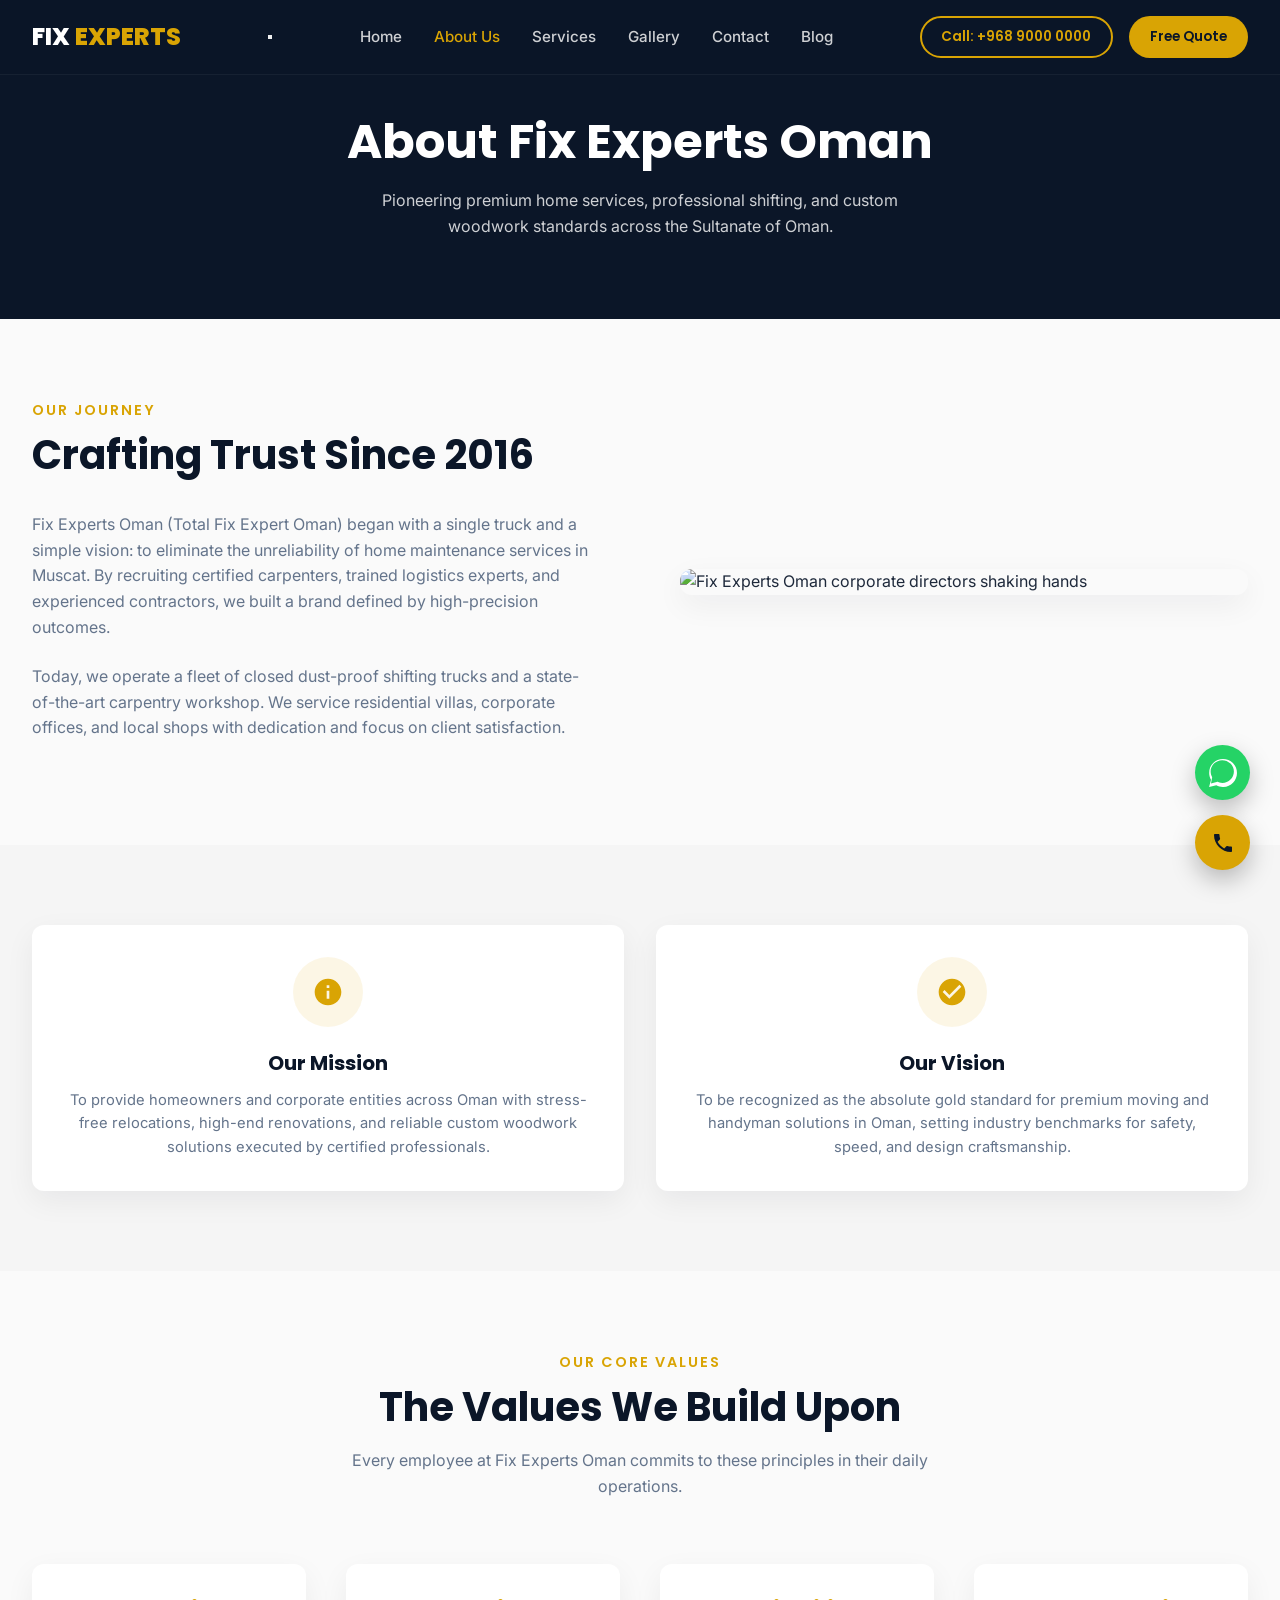
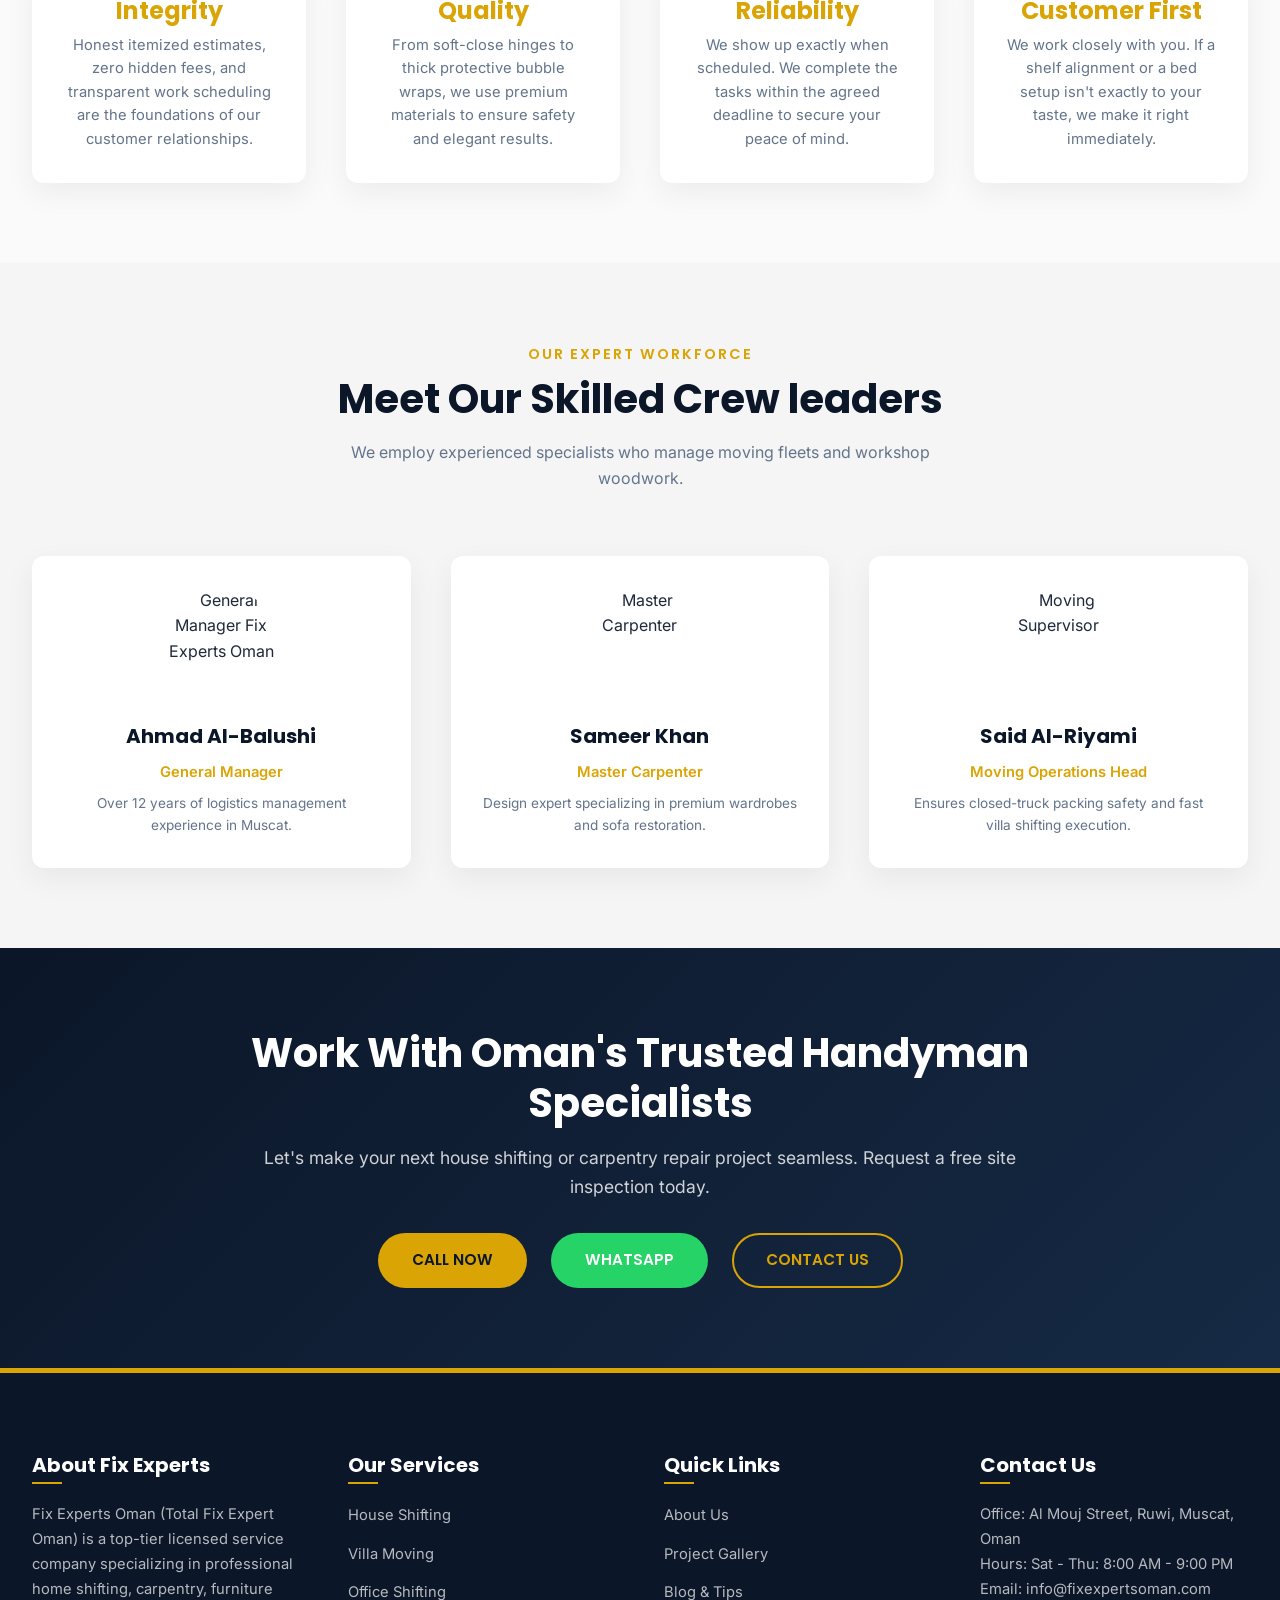
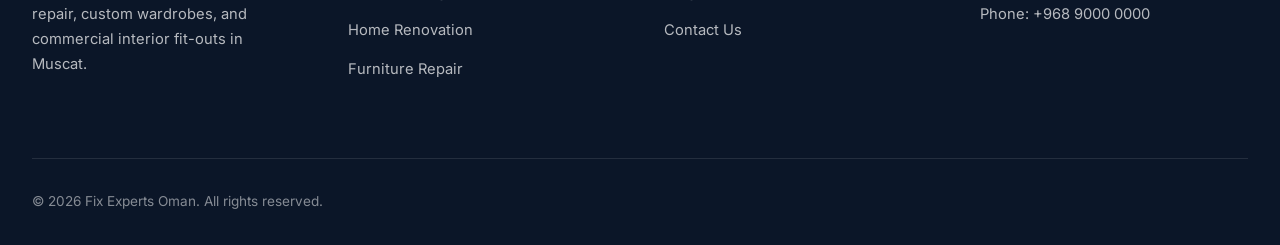
==== about.html @ 48b7307b "first commit" ====
<!DOCTYPE html>
<html lang="en">
<head>
  <meta charset="UTF-8">
  <meta name="viewport" content="width=device-width, initial-scale=1.0">
  <title>About Us - Fix Experts Oman | Shifting & Renovation Leaders</title>
  <meta name="description" content="Discover the story, values, mission, and expert team behind Fix Experts Oman. Providing trusted home relocations and expert carpentry since 2016.">
  <link rel="canonical" href="https://fixexpertsoman.com/about.html">
  <link rel="stylesheet" href="css/style.css">
  
  <!-- Breadcrumb Schema -->
  <script type="application/ld+json">
  {
    "@context": "https://schema.org",
    "@type": "BreadcrumbList",
    "itemListElement": [{
      "@type": "ListItem",
      "position": 1,
      "name": "Home",
      "item": "https://fixexpertsoman.com/"
    },{
      "@type": "ListItem",
      "position": 2,
      "name": "About Us",
      "item": "https://fixexpertsoman.com/about.html"
    }]
  }
  </script>
</head>
<body>

  <!-- Header -->
  <header>
    <div class="header-container">
      <a href="index.html" class="logo-area">
        <div class="logo-text">FIX <span>EXPERTS</span></div>
      </a>
      <button class="hamburger" aria-label="Toggle Navigation">
        <span></span>
        <span></span>
        <span></span>
      </button>
      <nav>
        <ul class="nav-links">
          <li><a href="index.html">Home</a></li>
          <li><a href="about.html" class="active">About Us</a></li>
          <li><a href="services.html">Services</a></li>
          <li><a href="gallery.html">Gallery</a></li>
          <li><a href="contact.html">Contact</a></li>
          <li><a href="blog.html">Blog</a></li>
        </ul>
      </nav>
      <div class="header-ctas">
        <a href="tel:+96890000000" class="btn btn-secondary" style="padding: 0.5rem 1.2rem; font-size: 0.85rem;">Call: +968 9000 0000</a>
        <a href="index.html#quote-form" class="btn btn-primary" style="padding: 0.5rem 1.2rem; font-size: 0.85rem;">Free Quote</a>
      </div>
    </div>
  </header>

  <!-- About Hero -->
  <section class="about-hero">
    <h1>About Fix Experts Oman</h1>
    <p style="color: rgba(255,255,255,0.8); max-width: 600px; margin: 0 auto;">Pioneering premium home services, professional shifting, and custom woodwork standards across the Sultanate of Oman.</p>
  </section>

  <!-- Company Story -->
  <section>
    <div class="about-preview">
      <div>
        <div class="section-title-wrapper" style="text-align: left; margin-bottom: 2rem;">
          <span>Our Journey</span>
          <h2>Crafting Trust Since 2016</h2>
        </div>
        <p style="color: var(--text-muted); margin-bottom: 1.5rem;">Fix Experts Oman (Total Fix Expert Oman) began with a single truck and a simple vision: to eliminate the unreliability of home maintenance services in Muscat. By recruiting certified carpenters, trained logistics experts, and experienced contractors, we built a brand defined by high-precision outcomes.</p>
        <p style="color: var(--text-muted); margin-bottom: 1.5rem;">Today, we operate a fleet of closed dust-proof shifting trucks and a state-of-the-art carpentry workshop. We service residential villas, corporate offices, and local shops with dedication and focus on client satisfaction.</p>
      </div>
      <div class="about-image-wrapper">
        <img class="about-image-main" src="https://images.unsplash.com/photo-1521791136368-1a8b27503462?auto=format&fit=crop&w=600&q=80" alt="Fix Experts Oman corporate directors shaking hands" loading="lazy">
      </div>
    </div>
  </section>

  <!-- Mission & Vision -->
  <section class="bg-gray">
    <div class="values-grid">
      <div class="reason-card">
        <div class="reason-icon">
          <svg viewBox="0 0 24 24"><path d="M12 2C6.48 2 2 6.48 2 12s4.48 10 10 10 10-4.48 10-10S17.52 2 12 2zm1 15h-2v-6h2v6zm0-8h-2V7h2v2z"/></svg>
        </div>
        <h3>Our Mission</h3>
        <p>To provide homeowners and corporate entities across Oman with stress-free relocations, high-end renovations, and reliable custom woodwork solutions executed by certified professionals.</p>
      </div>
      <div class="reason-card">
        <div class="reason-icon">
          <svg viewBox="0 0 24 24"><path d="M12 2C6.48 2 2 6.48 2 12s4.48 10 10 10 10-4.48 10-10S17.52 2 12 2zm-2 15l-5-5 1.41-1.41L10 14.17l7.59-7.59L19 8l-9 9z"/></svg>
        </div>
        <h3>Our Vision</h3>
        <p>To be recognized as the absolute gold standard for premium moving and handyman solutions in Oman, setting industry benchmarks for safety, speed, and design craftsmanship.</p>
      </div>
    </div>
  </section>

  <!-- Core Values -->
  <section>
    <div class="section-title-wrapper">
      <span>Our Core Values</span>
      <h2>The Values We Build Upon</h2>
      <p>Every employee at Fix Experts Oman commits to these principles in their daily operations.</p>
    </div>

    <div class="reasons-grid">
      <div class="reason-card">
        <h3 style="color: var(--accent-gold); font-size: 1.5rem; margin-bottom: 0.5rem;">Integrity</h3>
        <p>Honest itemized estimates, zero hidden fees, and transparent work scheduling are the foundations of our customer relationships.</p>
      </div>
      <div class="reason-card">
        <h3 style="color: var(--accent-gold); font-size: 1.5rem; margin-bottom: 0.5rem;">Quality</h3>
        <p>From soft-close hinges to thick protective bubble wraps, we use premium materials to ensure safety and elegant results.</p>
      </div>
      <div class="reason-card">
        <h3 style="color: var(--accent-gold); font-size: 1.5rem; margin-bottom: 0.5rem;">Reliability</h3>
        <p>We show up exactly when scheduled. We complete the tasks within the agreed deadline to secure your peace of mind.</p>
      </div>
      <div class="reason-card">
        <h3 style="color: var(--accent-gold); font-size: 1.5rem; margin-bottom: 0.5rem;">Customer First</h3>
        <p>We work closely with you. If a shelf alignment or a bed setup isn't exactly to your taste, we make it right immediately.</p>
      </div>
    </div>
  </section>

  <!-- Team Section -->
  <section class="bg-gray">
    <div class="section-title-wrapper">
      <span>Our Expert Workforce</span>
      <h2>Meet Our Skilled Crew leaders</h2>
      <p>We employ experienced specialists who manage moving fleets and workshop woodwork.</p>
    </div>

    <div class="reasons-grid">
      <div class="reason-card">
        <img src="https://images.unsplash.com/photo-1560250097-0b93528c311a?auto=format&fit=crop&w=150&h=150&q=80" alt="General Manager Fix Experts Oman" style="border-radius: 50%; width: 120px; height: 120px; object-fit: cover; margin: 0 auto 1rem;">
        <h3>Ahmad Al-Balushi</h3>
        <p style="font-weight: 600; color: var(--accent-gold);">General Manager</p>
        <p style="font-size: 0.85rem; margin-top: 0.5rem;">Over 12 years of logistics management experience in Muscat.</p>
      </div>
      <div class="reason-card">
        <img src="https://images.unsplash.com/photo-1519085360753-af0119f7cbe7?auto=format&fit=crop&w=150&h=150&q=80" alt="Master Carpenter" style="border-radius: 50%; width: 120px; height: 120px; object-fit: cover; margin: 0 auto 1rem;">
        <h3>Sameer Khan</h3>
        <p style="font-weight: 600; color: var(--accent-gold);">Master Carpenter</p>
        <p style="font-size: 0.85rem; margin-top: 0.5rem;">Design expert specializing in premium wardrobes and sofa restoration.</p>
      </div>
      <div class="reason-card">
        <img src="https://images.unsplash.com/photo-1472099645785-5658abf4ff4e?auto=format&fit=crop&w=150&h=150&q=80" alt="Moving Supervisor" style="border-radius: 50%; width: 120px; height: 120px; object-fit: cover; margin: 0 auto 1rem;">
        <h3>Said Al-Riyami</h3>
        <p style="font-weight: 600; color: var(--accent-gold);">Moving Operations Head</p>
        <p style="font-size: 0.85rem; margin-top: 0.5rem;">Ensures closed-truck packing safety and fast villa shifting execution.</p>
      </div>
    </div>
  </section>

  <!-- Final CTA Banner -->
  <section class="cta-banner">
    <div class="cta-banner-content">
      <h2>Work With Oman's Trusted Handyman Specialists</h2>
      <p>Let's make your next house shifting or carpentry repair project seamless. Request a free site inspection today.</p>
      <div class="cta-banner-buttons">
        <a href="tel:+96890000000" class="btn btn-primary">CALL NOW</a>
        <a href="https://wa.me/96890000000" class="btn btn-whatsapp" target="_blank">WHATSAPP</a>
        <a href="contact.html" class="btn btn-secondary">CONTACT US</a>
      </div>
    </div>
  </section>

  <!-- Footer -->
  <footer>
    <div class="footer-container">
      <div class="footer-column">
        <h3>About Fix Experts</h3>
        <p style="margin-top: 1rem; color: rgba(255,255,255,0.7); font-size: 0.92rem;">Fix Experts Oman (Total Fix Expert Oman) is a top-tier licensed service company specializing in professional home shifting, carpentry, furniture repair, custom wardrobes, and commercial interior fit-outs in Muscat.</p>
      </div>
      <div class="footer-column">
        <h3>Our Services</h3>
        <ul class="footer-links" style="margin-top: 1rem;">
          <li><a href="services.html#house-shifting">House Shifting</a></li>
          <li><a href="services.html#villa-shifting">Villa Moving</a></li>
          <li><a href="services.html#office-shifting">Office Shifting</a></li>
          <li><a href="services.html#home-renovation">Home Renovation</a></li>
          <li><a href="services.html#furniture-repair">Furniture Repair</a></li>
        </ul>
      </div>
      <div class="footer-column">
        <h3>Quick Links</h3>
        <ul class="footer-links" style="margin-top: 1rem;">
          <li><a href="about.html">About Us</a></li>
          <li><a href="gallery.html">Project Gallery</a></li>
          <li><a href="blog.html">Blog & Tips</a></li>
          <li><a href="contact.html">Contact Us</a></li>
        </ul>
      </div>
      <div class="footer-column">
        <h3>Contact Us</h3>
        <p style="margin-top: 1rem; color: rgba(255,255,255,0.7); font-size: 0.92rem;">
          Office: Al Mouj Street, Ruwi, Muscat, Oman<br>
          Hours: Sat - Thu: 8:00 AM - 9:00 PM<br>
          Email: info@fixexpertsoman.com<br>
          Phone: +968 9000 0000
        </p>
      </div>
    </div>
    <div class="footer-bottom">
      <p>&copy; 2026 Fix Experts Oman. All rights reserved.</p>
    </div>
  </footer>

  <!-- Floating Call/WhatsApp Action widgets -->
  <div class="floating-widgets">
    <a href="https://wa.me/96890000000" class="floating-btn floating-whatsapp" target="_blank" aria-label="WhatsApp Us">
      <svg viewBox="0 0 24 24"><path d="M.057 24l1.687-6.163c-1.041-1.804-1.588-3.849-1.587-5.946C.06 5.348 5.397.01 12.008.01c3.202.001 6.212 1.246 8.477 3.514 2.266 2.268 3.507 5.28 3.505 8.484-.004 6.657-5.34 11.997-11.953 11.997-2.005-.001-3.973-.502-5.724-1.455L0 24zm6.59-4.846c1.6.95 3.188 1.449 4.825 1.451 5.436 0 9.86-4.37 9.864-9.799.002-2.63-1.023-5.101-2.885-6.97C16.388 2.016 13.91 1.01 11.278 1.01 5.848 1.01 1.42 5.381 1.416 10.81c-.001 1.699.452 3.36 1.31 4.808L1.72 21.03l5.59-1.464-.664-.412z"/></svg>
    </a>
    <a href="tel:+96890000000" class="floating-btn floating-call" aria-label="Call Us">
      <svg viewBox="0 0 24 24"><path d="M6.62 10.79c1.44 2.83 3.76 5.14 6.59 6.59l2.2-2.2c.27-.27.67-.36 1.02-.24 1.12.37 2.33.57 3.57.57.55 0 1 .45 1 1V20c0 .55-.45 1-1 1-9.39 0-17-7.61-17-17 0-.55.45-1 1-1h3.5c.55 0 1 .45 1 1 0 1.25.2 2.45.57 3.57.11.35.03.74-.25 1.02l-2.2 2.2z"/></svg>
    </a>
  </div>

  <!-- Mobile Bottom Navigation Bar -->
  <nav class="mobile-bottom-nav" aria-label="Mobile Navigation">
    <a href="index.html" class="nav-item">
      <svg class="nav-icon" viewBox="0 0 24 24"><path d="M10 20v-6h4v6h5v-8h3L12 3 2 12h3v8z"/></svg>
      Home
    </a>
    <a href="services.html" class="nav-item">
      <svg class="nav-icon" viewBox="0 0 24 24"><path d="M19.07 4.93A10 10 0 1 0 22 12h-2a8 8 0 1 1-2.34-5.66l-3.24 3.24A4 4 0 1 0 16 12h2a6 6 0 1 1-1.76-4.24z"/></svg>
      Services
    </a>
    <a href="index.html#quote-form" class="nav-item-cta">
      <div class="cta-bubble">
        <svg viewBox="0 0 24 24"><path d="M20 4H4c-1.1 0-2 .9-2 2v12c0 1.1.9 2 2 2h16c1.1 0 2-.9 2-2V6c0-1.1-.9-2-2-2zm0 4l-8 5-8-5V6l8 5 8-5v2z"/></svg>
      </div>
      Quote
    </a>
    <a href="gallery.html" class="nav-item">
      <svg class="nav-icon" viewBox="0 0 24 24"><path d="M21 19V5c0-1.1-.9-2-2-2H5c-1.1 0-2 .9-2 2v14c0 1.1.9 2 2 2h14c1.1 0 2-.9 2-2zM8.5 13.5l2.5 3.01L14.5 12l4.5 6H5l3.5-4.5z"/></svg>
      Gallery
    </a>
    <a href="contact.html" class="nav-item">
      <svg class="nav-icon" viewBox="0 0 24 24"><path d="M6.62 10.79c1.44 2.83 3.76 5.14 6.59 6.59l2.2-2.2c.27-.27.67-.36 1.02-.24 1.12.37 2.33.57 3.57.57.55 0 1 .45 1 1V20c0 .55-.45 1-1 1-9.39 0-17-7.61-17-17 0-.55.45-1 1-1h3.5c.55 0 1 .45 1 1 0 1.25.2 2.45.57 3.57.11.35.03.74-.25 1.02l-2.2 2.2z"/></svg>
      Contact
    </a>
  </nav>

  <script src="js/main.js"></script>
</body>
</html>
---- css/style.css ----
/* CSS Design System & Stylesheet for Fix Experts Oman */
@import url('https://fonts.googleapis.com/css2?family=Inter:wght@300;400;500;600&family=Poppins:wght@500;600;700;800&display=swap');

:root {
  --primary: #0B1628;
  --primary-light: #162a45;
  --accent-gold: #D9A404;
  --accent-gold-hover: #b88a03;
  --accent-orange: #E67E22;
  --bg-warm-white: #FAFAFA;
  --bg-soft-gray: #F5F5F5;
  --text-dark: #1E293B;
  --text-muted: #64748B;
  --whatsapp-green: #25D366;
  --whatsapp-green-hover: #1ebd54;
  --transition-smooth: all 0.3s cubic-bezier(0.4, 0, 0.2, 1);
  --border-radius: 12px;
  --box-shadow: 0 10px 30px rgba(11, 22, 40, 0.06);
  --box-shadow-hover: 0 20px 40px rgba(11, 22, 40, 0.12);
  --font-headings: 'Poppins', sans-serif;
  --font-body: 'Inter', sans-serif;
}

/* Reset & Base Styles */
* {
  margin: 0;
  padding: 0;
  box-sizing: border-box;
}

html {
  scroll-behavior: smooth;
  font-size: 16px;
}

body {
  font-family: var(--font-body);
  background-color: var(--bg-warm-white);
  color: var(--text-dark);
  line-height: 1.6;
  overflow-x: hidden;
}

h1, h2, h3, h4, h5, h6 {
  font-family: var(--font-headings);
  font-weight: 700;
  color: var(--primary);
  line-height: 1.25;
}

a {
  text-decoration: none;
  color: inherit;
  transition: var(--transition-smooth);
}

img {
  max-width: 100%;
  height: auto;
  display: block;
}

/* Typography Utilities */
.text-gold { color: var(--accent-gold); }
.text-orange { color: var(--accent-orange); }
.text-white { color: #FFFFFF; }
.bg-dark { background-color: var(--primary); color: #FFFFFF; }
.bg-gray { background-color: var(--bg-soft-gray); }

/* Buttons */
.btn {
  display: inline-flex;
  align-items: center;
  justify-content: center;
  padding: 0.85rem 2rem;
  font-family: var(--font-headings);
  font-weight: 600;
  font-size: 0.95rem;
  border-radius: 50px;
  border: 2px solid transparent;
  cursor: pointer;
  transition: var(--transition-smooth);
  gap: 8px;
}

.btn-primary {
  background-color: var(--accent-gold);
  color: var(--primary);
}

.btn-primary:hover {
  background-color: var(--accent-gold-hover);
  transform: translateY(-2px);
  box-shadow: 0 8px 20px rgba(217, 164, 4, 0.3);
}

.btn-secondary {
  background-color: transparent;
  border-color: var(--accent-gold);
  color: var(--accent-gold);
}

.btn-secondary:hover {
  background-color: var(--accent-gold);
  color: var(--primary);
  transform: translateY(-2px);
}

.btn-dark {
  background-color: var(--primary);
  color: #FFFFFF;
}

.btn-dark:hover {
  background-color: var(--primary-light);
  transform: translateY(-2px);
}

.btn-whatsapp {
  background-color: var(--whatsapp-green);
  color: #FFFFFF;
}

.btn-whatsapp:hover {
  background-color: var(--whatsapp-green-hover);
  transform: translateY(-2px);
  box-shadow: 0 8px 20px rgba(37, 211, 102, 0.3);
}

/* Header & Navigation */
header {
  position: fixed;
  top: 0;
  left: 0;
  width: 100%;
  z-index: 1000;
  background: rgba(11, 22, 40, 0.95);
  backdrop-filter: blur(10px);
  border-bottom: 1px solid rgba(255, 255, 255, 0.05);
  transition: var(--transition-smooth);
}

header.scrolled {
  padding: 0.5rem 0;
  box-shadow: var(--box-shadow);
}

.header-container {
  max-width: 1300px;
  margin: 0 auto;
  padding: 1rem 2rem;
  display: flex;
  justify-content: space-between;
  align-items: center;
}

.logo-area {
  display: flex;
  align-items: center;
  gap: 10px;
}

.logo-text {
  font-family: var(--font-headings);
  font-size: 1.5rem;
  font-weight: 800;
  color: #FFFFFF;
}

.logo-text span {
  color: var(--accent-gold);
}

.nav-links {
  display: flex;
  gap: 2rem;
  list-style: none;
}

.nav-links a {
  color: rgba(255, 255, 255, 0.8);
  font-size: 0.95rem;
  font-weight: 500;
}

.nav-links a:hover, .nav-links a.active {
  color: var(--accent-gold);
}

.header-ctas {
  display: flex;
  align-items: center;
  gap: 1rem;
}

/* Hamburger removed – replaced by mobile bottom nav */

/* Sections General */
section {
  padding: 5rem 2rem;
}

.section-title-wrapper {
  text-align: center;
  margin-bottom: 4rem;
}

.section-title-wrapper span {
  font-family: var(--font-headings);
  color: var(--accent-gold);
  font-size: 0.9rem;
  font-weight: 600;
  text-transform: uppercase;
  letter-spacing: 2px;
  margin-bottom: 0.5rem;
  display: block;
}

.section-title-wrapper h2 {
  font-size: 2.5rem;
  margin-bottom: 1rem;
}

.section-title-wrapper p {
  color: var(--text-muted);
  max-width: 600px;
  margin: 0 auto;
}

/* Hero Section */
.hero {
  position: relative;
  min-height: 100vh;
  display: flex;
  align-items: center;
  background-color: var(--primary);
  color: #FFFFFF;
  overflow: hidden;
  padding-top: 100px;
}

.hero-overlay {
  position: absolute;
  top: 0;
  left: 0;
  width: 100%;
  height: 100%;
  background: linear-gradient(135deg, rgba(11, 22, 40, 0.95) 0%, rgba(11, 22, 40, 0.8) 100%);
  z-index: 1;
}

.hero-background-image {
  position: absolute;
  top: 0;
  left: 0;
  width: 100%;
  height: 100%;
  object-fit: cover;
  opacity: 0.35;
  z-index: 0;
}

.hero-container {
  max-width: 1300px;
  margin: 0 auto;
  position: relative;
  z-index: 2;
  display: grid;
  grid-template-columns: 1.2fr 0.8fr;
  gap: 4rem;
  align-items: center;
}

.hero-content h1 {
  font-size: 3.5rem;
  color: #FFFFFF;
  margin-bottom: 1.5rem;
}

.hero-content h1 span {
  color: var(--accent-gold);
}

.hero-content p {
  font-size: 1.15rem;
  color: rgba(255, 255, 255, 0.85);
  margin-bottom: 2.5rem;
  max-width: 650px;
}

.hero-buttons {
  display: flex;
  gap: 1rem;
  flex-wrap: wrap;
}

.hero-form-card {
  background: rgba(255, 255, 255, 0.05);
  backdrop-filter: blur(15px);
  padding: 2.5rem;
  border-radius: var(--border-radius);
  border: 1px solid rgba(255, 255, 255, 0.1);
  box-shadow: 0 20px 50px rgba(0,0,0,0.3);
}

.hero-form-card h3 {
  color: #FFFFFF;
  font-size: 1.5rem;
  margin-bottom: 1.5rem;
  text-align: center;
}

/* Forms */
.form-group {
  margin-bottom: 1.2rem;
}

.form-group label {
  display: block;
  font-size: 0.85rem;
  font-weight: 500;
  margin-bottom: 0.4rem;
  color: rgba(255, 255, 255, 0.8);
}

.light-form .form-group label {
  color: var(--primary);
}

.form-control {
  width: 100%;
  padding: 0.8rem 1rem;
  border-radius: 8px;
  border: 1px solid rgba(255, 255, 255, 0.2);
  background: rgba(255, 255, 255, 0.1);
  color: #FFFFFF;
  font-family: var(--font-body);
  font-size: 0.95rem;
  transition: var(--transition-smooth);
}

.light-form .form-control {
  border: 1px solid #CBD5E1;
  background: #FFFFFF;
  color: var(--primary);
}

.form-control::placeholder {
  color: rgba(255, 255, 255, 0.5);
}

.light-form .form-control::placeholder {
  color: #94A3B8;
}

.form-control:focus {
  outline: none;
  border-color: var(--accent-gold);
  box-shadow: 0 0 0 3px rgba(219, 164, 4, 0.2);
}

/* Trust Badges */
.trust-badges {
  background: var(--bg-soft-gray);
  padding: 2rem;
  border-bottom: 1px solid rgba(0,0,0,0.05);
}

.badges-container {
  max-width: 1300px;
  margin: 0 auto;
  display: flex;
  justify-content: space-around;
  flex-wrap: wrap;
  gap: 1.5rem;
}

.badge-item {
  display: flex;
  align-items: center;
  gap: 10px;
  font-family: var(--font-headings);
  font-weight: 600;
  font-size: 0.95rem;
  color: var(--primary);
}

.badge-item svg {
  width: 24px;
  height: 24px;
  fill: var(--accent-gold);
}

/* About Preview Section */
.about-preview {
  max-width: 1300px;
  margin: 0 auto;
  display: grid;
  grid-template-columns: 1fr 1fr;
  gap: 5rem;
  align-items: center;
}

.about-image-wrapper {
  position: relative;
}

.about-image-main {
  border-radius: var(--border-radius);
  box-shadow: var(--box-shadow);
  width: 100%;
}

.about-experience-badge {
  position: absolute;
  bottom: -30px;
  right: -30px;
  background-color: var(--accent-gold);
  color: var(--primary);
  padding: 2rem;
  border-radius: var(--border-radius);
  text-align: center;
  box-shadow: 0 15px 30px rgba(217,164,4,0.3);
}

.about-experience-badge h4 {
  font-size: 2.5rem;
  line-height: 1;
}

.about-experience-badge p {
  font-weight: 600;
  font-size: 0.9rem;
}

/* Grid & Service Cards */
.services-grid {
  max-width: 1300px;
  margin: 0 auto;
  display: grid;
  grid-template-columns: repeat(auto-fit, minmax(280px, 1fr));
  gap: 2rem;
}

.service-card {
  background-color: #FFFFFF;
  border-radius: var(--border-radius);
  overflow: hidden;
  box-shadow: var(--box-shadow);
  transition: var(--transition-smooth);
  border: 1px solid rgba(0,0,0,0.03);
}

.service-card:hover {
  transform: translateY(-8px);
  box-shadow: var(--box-shadow-hover);
}

.service-image-container {
  height: 200px;
  position: relative;
  overflow: hidden;
}

.service-image-container img {
  width: 100%;
  height: 100%;
  object-fit: cover;
  transition: var(--transition-smooth);
}

.service-card:hover .service-image-container img {
  transform: scale(1.05);
}

.service-icon-floating {
  position: absolute;
  bottom: 15px;
  right: 15px;
  background-color: var(--accent-gold);
  padding: 10px;
  border-radius: 50%;
  display: flex;
  align-items: center;
  justify-content: center;
  box-shadow: 0 5px 15px rgba(0,0,0,0.1);
}

.service-icon-floating svg {
  width: 20px;
  height: 20px;
  fill: var(--primary);
}

.service-card-body {
  padding: 2rem;
}

.service-card-body h3 {
  font-size: 1.3rem;
  margin-bottom: 0.8rem;
}

.service-card-body p {
  color: var(--text-muted);
  font-size: 0.92rem;
  margin-bottom: 1.5rem;
}

.service-card-footer {
  display: flex;
  align-items: center;
  justify-content: space-between;
}

.link-arrow {
  display: inline-flex;
  align-items: center;
  gap: 5px;
  font-weight: 600;
  font-size: 0.9rem;
  color: var(--primary);
}

.link-arrow:hover {
  color: var(--accent-gold);
}

/* Why Choose Us */
.reasons-grid {
  max-width: 1300px;
  margin: 0 auto;
  display: grid;
  grid-template-columns: repeat(auto-fit, minmax(260px, 1fr));
  gap: 2.5rem;
}

.reason-card {
  text-align: center;
  padding: 2rem;
  background-color: #FFFFFF;
  border-radius: var(--border-radius);
  box-shadow: var(--box-shadow);
  transition: var(--transition-smooth);
}

.reason-card:hover {
  transform: translateY(-5px);
}

.reason-icon {
  width: 70px;
  height: 70px;
  background: rgba(219, 164, 4, 0.1);
  border-radius: 50%;
  display: flex;
  align-items: center;
  justify-content: center;
  margin: 0 auto 1.5rem;
}

.reason-icon svg {
  width: 32px;
  height: 32px;
  fill: var(--accent-gold);
}

.reason-card h3 {
  font-size: 1.25rem;
  margin-bottom: 0.8rem;
}

.reason-card p {
  color: var(--text-muted);
  font-size: 0.92rem;
}

/* Animated Counters */
.counters-section {
  background-color: var(--primary);
  color: #FFFFFF;
  padding: 4rem 2rem;
}

.counters-container {
  max-width: 1300px;
  margin: 0 auto;
  display: grid;
  grid-template-columns: repeat(auto-fit, minmax(180px, 1fr));
  gap: 3rem;
  text-align: center;
}

.counter-item h3 {
  font-size: 3rem;
  color: var(--accent-gold);
  margin-bottom: 0.5rem;
}

.counter-item p {
  font-size: 0.95rem;
  color: rgba(255, 255, 255, 0.7);
  text-transform: uppercase;
  letter-spacing: 1px;
}

/* How We Work */
.process-grid {
  max-width: 1300px;
  margin: 0 auto;
  display: grid;
  grid-template-columns: repeat(auto-fit, minmax(220px, 1fr));
  gap: 2.5rem;
  position: relative;
}

.process-step {
  text-align: center;
  position: relative;
  z-index: 2;
}

.process-number {
  width: 60px;
  height: 60px;
  border-radius: 50%;
  background-color: var(--primary);
  color: var(--accent-gold);
  font-family: var(--font-headings);
  font-size: 1.5rem;
  font-weight: 700;
  display: flex;
  align-items: center;
  justify-content: center;
  margin: 0 auto 1.5rem;
  box-shadow: 0 0 0 6px rgba(219, 164, 4, 0.15);
}

.process-step h3 {
  font-size: 1.2rem;
  margin-bottom: 0.8rem;
}

.process-step p {
  color: var(--text-muted);
  font-size: 0.92rem;
  max-width: 250px;
  margin: 0 auto;
}

/* Gallery Portfolio Carousel & Filters */
.gallery-filters {
  display: flex;
  justify-content: center;
  gap: 10px;
  margin-bottom: 3rem;
  flex-wrap: wrap;
}

.filter-btn {
  background-color: var(--bg-soft-gray);
  border: none;
  padding: 0.6rem 1.5rem;
  border-radius: 30px;
  font-family: var(--font-headings);
  font-weight: 600;
  cursor: pointer;
  transition: var(--transition-smooth);
}

.filter-btn.active, .filter-btn:hover {
  background-color: var(--accent-gold);
  color: var(--primary);
}

.gallery-grid {
  max-width: 1300px;
  margin: 0 auto;
  display: grid;
  grid-template-columns: repeat(auto-fill, minmax(320px, 1fr));
  gap: 2rem;
}

.gallery-item {
  position: relative;
  border-radius: var(--border-radius);
  overflow: hidden;
  box-shadow: var(--box-shadow);
  aspect-ratio: 4/3;
  cursor: pointer;
}

.gallery-item img {
  width: 100%;
  height: 100%;
  object-fit: cover;
  transition: var(--transition-smooth);
}

.gallery-overlay {
  position: absolute;
  top: 0;
  left: 0;
  width: 100%;
  height: 100%;
  background: rgba(11, 22, 40, 0.85);
  display: flex;
  flex-direction: column;
  justify-content: flex-end;
  padding: 2rem;
  opacity: 0;
  transition: var(--transition-smooth);
}

.gallery-item:hover img {
  transform: scale(1.08);
}

.gallery-item:hover .gallery-overlay {
  opacity: 1;
}

.gallery-overlay h4 {
  color: #FFFFFF;
  font-size: 1.25rem;
  margin-bottom: 0.3rem;
}

.gallery-overlay span {
  color: var(--accent-gold);
  font-size: 0.85rem;
  text-transform: uppercase;
  font-weight: 600;
  letter-spacing: 1px;
}

/* Lightbox Modal */
.lightbox {
  position: fixed;
  top: 0;
  left: 0;
  width: 100%;
  height: 100%;
  background-color: rgba(11, 22, 40, 0.97);
  z-index: 2000;
  display: none;
  align-items: center;
  justify-content: center;
  padding: 2rem;
}

.lightbox-content {
  position: relative;
  max-width: 900px;
  width: 100%;
  text-align: center;
}

.lightbox-content img {
  max-height: 80vh;
  margin: 0 auto;
  border-radius: 8px;
}

.lightbox-close {
  position: absolute;
  top: -40px;
  right: 0;
  background: none;
  border: none;
  color: #FFFFFF;
  font-size: 2rem;
  cursor: pointer;
}

.lightbox-caption {
  color: #FFFFFF;
  margin-top: 1rem;
  font-size: 1.1rem;
}

/* Before / After Slider */
.ba-slider {
  position: relative;
  width: 100%;
  aspect-ratio: 16/9;
  border-radius: var(--border-radius);
  overflow: hidden;
  box-shadow: var(--box-shadow);
}

.ba-image {
  position: absolute;
  top: 0;
  left: 0;
  width: 100%;
  height: 100%;
}

.ba-image img {
  width: 100%;
  height: 100%;
  object-fit: cover;
}

.ba-before {
  z-index: 2;
  width: 50%;
  overflow: hidden;
}

.ba-after {
  z-index: 1;
}

.ba-handle {
  position: absolute;
  top: 0;
  bottom: 0;
  left: 50%;
  width: 4px;
  background: var(--accent-gold);
  z-index: 3;
  cursor: ew-resize;
  transform: translateX(-50%);
}

.ba-handle-button {
  position: absolute;
  top: 50%;
  left: 50%;
  transform: translate(-50%, -50%);
  width: 40px;
  height: 40px;
  background-color: var(--accent-gold);
  border-radius: 50%;
  display: flex;
  align-items: center;
  justify-content: center;
  color: var(--primary);
  font-weight: bold;
  box-shadow: 0 0 10px rgba(0,0,0,0.3);
}

/* Testimonial Cards */
.testimonials-grid {
  max-width: 1300px;
  margin: 0 auto;
  display: grid;
  grid-template-columns: repeat(auto-fit, minmax(320px, 1fr));
  gap: 2rem;
}

.testimonial-card {
  background-color: #FFFFFF;
  border-radius: var(--border-radius);
  padding: 2.5rem;
  box-shadow: var(--box-shadow);
  border: 1px solid rgba(0,0,0,0.02);
}

.testimonial-header {
  display: flex;
  align-items: center;
  gap: 15px;
  margin-bottom: 1.5rem;
}

.testimonial-avatar {
  width: 55px;
  height: 55px;
  border-radius: 50%;
  object-fit: cover;
}

.testimonial-info h4 {
  font-size: 1.1rem;
  margin-bottom: 0.2rem;
}

.testimonial-info p {
  color: var(--text-muted);
  font-size: 0.82rem;
}

.star-rating {
  color: var(--accent-gold);
  font-size: 0.9rem;
  margin-bottom: 1rem;
}

.testimonial-body {
  font-style: italic;
  color: var(--text-dark);
  font-size: 0.95rem;
}

/* Google Reviews Summary */
.google-reviews-banner {
  max-width: 500px;
  margin: 2rem auto 0;
  background: #FFFFFF;
  border-radius: 50px;
  padding: 1rem 2rem;
  display: flex;
  align-items: center;
  justify-content: center;
  gap: 15px;
  box-shadow: var(--box-shadow);
  border: 1px solid rgba(0,0,0,0.04);
}

.google-reviews-banner img {
  width: 24px;
}

.google-reviews-text {
  font-weight: 600;
  color: var(--primary);
  font-size: 0.95rem;
}

/* FAQ Accordion */
.faq-container {
  max-width: 800px;
  margin: 0 auto;
}

.faq-item {
  background-color: #FFFFFF;
  border-radius: var(--border-radius);
  margin-bottom: 1rem;
  box-shadow: var(--box-shadow);
  overflow: hidden;
  border: 1px solid rgba(0,0,0,0.03);
}

.faq-question {
  width: 100%;
  padding: 1.5rem 2rem;
  background: none;
  border: none;
  text-align: left;
  font-family: var(--font-headings);
  font-size: 1.1rem;
  font-weight: 600;
  color: var(--primary);
  cursor: pointer;
  display: flex;
  justify-content: space-between;
  align-items: center;
}

.faq-answer {
  max-height: 0;
  overflow: hidden;
  transition: max-height 0.3s ease-out;
  padding: 0 2rem;
  color: var(--text-muted);
  font-size: 0.95rem;
}

.faq-item.active .faq-answer {
  padding-bottom: 1.5rem;
}

.faq-icon-toggle {
  font-size: 1.5rem;
  line-height: 1;
  transition: var(--transition-smooth);
}

.faq-item.active .faq-icon-toggle {
  transform: rotate(45deg);
  color: var(--accent-gold);
}

/* Local SEO Sections */
.location-pill-container {
  max-width: 900px;
  margin: 2rem auto;
  display: flex;
  justify-content: center;
  flex-wrap: wrap;
  gap: 12px;
}

.location-pill {
  background: #FFFFFF;
  border: 1px solid rgba(0,0,0,0.05);
  padding: 0.5rem 1.25rem;
  border-radius: 20px;
  font-size: 0.9rem;
  font-weight: 500;
  color: var(--primary);
  box-shadow: 0 4px 10px rgba(0,0,0,0.02);
}

/* Call-to-action Banner */
.cta-banner {
  background: linear-gradient(135deg, var(--primary) 0%, var(--primary-light) 100%);
  color: #FFFFFF;
  text-align: center;
  position: relative;
  overflow: hidden;
}

.cta-banner-content {
  max-width: 800px;
  margin: 0 auto;
  position: relative;
  z-index: 2;
}

.cta-banner h2 {
  color: #FFFFFF;
  font-size: 2.5rem;
  margin-bottom: 1rem;
}

.cta-banner p {
  color: rgba(255, 255, 255, 0.8);
  font-size: 1.1rem;
  margin-bottom: 2rem;
}

.cta-banner-buttons {
  display: flex;
  justify-content: center;
  gap: 1.5rem;
  flex-wrap: wrap;
}

/* Floating Elements & Sticky Bar */
.floating-widgets {
  position: fixed;
  bottom: 30px;
  right: 30px;
  display: flex;
  flex-direction: column;
  gap: 15px;
  z-index: 999;
}

.floating-btn {
  width: 55px;
  height: 55px;
  border-radius: 50%;
  display: flex;
  align-items: center;
  justify-content: center;
  box-shadow: 0 10px 25px rgba(0,0,0,0.25);
  transition: var(--transition-smooth);
}

.floating-btn:hover {
  transform: scale(1.1) rotate(5deg);
}

.floating-whatsapp {
  background-color: var(--whatsapp-green);
}

.floating-whatsapp svg {
  width: 28px;
  height: 28px;
  fill: #FFFFFF;
}

.floating-call {
  background-color: var(--accent-gold);
}

.floating-call svg {
  width: 24px;
  height: 24px;
  fill: var(--primary);
}

/* Contact Page Layout */
.contact-section {
  max-width: 1300px;
  margin: 0 auto;
  display: grid;
  grid-template-columns: 1fr 1.2fr;
  gap: 4rem;
}

.contact-info-card {
  background-color: #FFFFFF;
  border-radius: var(--border-radius);
  padding: 3rem;
  box-shadow: var(--box-shadow);
}

.contact-details {
  list-style: none;
  margin-top: 2rem;
}

.contact-details li {
  display: flex;
  gap: 15px;
  margin-bottom: 2rem;
}

.contact-icon-box {
  width: 50px;
  height: 50px;
  border-radius: 50%;
  background: rgba(219, 164, 4, 0.1);
  display: flex;
  align-items: center;
  justify-content: center;
  flex-shrink: 0;
}

.contact-icon-box svg {
  width: 22px;
  height: 22px;
  fill: var(--accent-gold);
}

.contact-details h4 {
  font-size: 1.05rem;
  margin-bottom: 0.3rem;
}

.contact-details p {
  color: var(--text-muted);
  font-size: 0.92rem;
}

.map-wrapper {
  margin-top: 2rem;
  border-radius: var(--border-radius);
  overflow: hidden;
  box-shadow: var(--box-shadow);
}

.map-wrapper iframe {
  width: 100%;
  height: 280px;
  border: 0;
}

/* Blog Layout */
.blog-grid {
  max-width: 1300px;
  margin: 0 auto;
  display: grid;
  grid-template-columns: repeat(auto-fit, minmax(340px, 1fr));
  gap: 2.5rem;
}

.blog-card {
  background-color: #FFFFFF;
  border-radius: var(--border-radius);
  overflow: hidden;
  box-shadow: var(--box-shadow);
  display: flex;
  flex-direction: column;
}

.blog-header-img {
  height: 220px;
  overflow: hidden;
}

.blog-header-img img {
  width: 100%;
  height: 100%;
  object-fit: cover;
  transition: var(--transition-smooth);
}

.blog-card:hover .blog-header-img img {
  transform: scale(1.05);
}

.blog-body {
  padding: 2rem;
  display: flex;
  flex-direction: column;
  flex-grow: 1;
}

.blog-meta {
  display: flex;
  gap: 15px;
  color: var(--text-muted);
  font-size: 0.8rem;
  margin-bottom: 1rem;
  text-transform: uppercase;
  font-weight: 600;
  letter-spacing: 1px;
}

.blog-body h3 {
  font-size: 1.3rem;
  margin-bottom: 1rem;
  line-height: 1.4;
}

.blog-body p {
  color: var(--text-muted);
  font-size: 0.92rem;
  margin-bottom: 1.5rem;
}

.blog-footer {
  margin-top: auto;
}

/* Exit Intent Popup */
.exit-popup {
  position: fixed;
  top: 0;
  left: 0;
  width: 100%;
  height: 100%;
  background-color: rgba(11, 22, 40, 0.8);
  backdrop-filter: blur(5px);
  z-index: 3000;
  display: none;
  align-items: center;
  justify-content: center;
  padding: 1.5rem;
}

.exit-popup-content {
  background: var(--primary);
  color: #FFFFFF;
  max-width: 500px;
  width: 100%;
  border-radius: var(--border-radius);
  padding: 3rem;
  position: relative;
  text-align: center;
  box-shadow: 0 25px 60px rgba(0,0,0,0.5);
  border: 1px solid rgba(255, 255, 255, 0.1);
}

.exit-popup-close {
  position: absolute;
  top: 15px;
  right: 15px;
  background: none;
  border: none;
  color: rgba(255,255,255,0.7);
  font-size: 1.8rem;
  cursor: pointer;
  transition: var(--transition-smooth);
}

.exit-popup-close:hover {
  color: #FFFFFF;
}

.exit-popup h3 {
  color: var(--accent-gold);
  font-size: 1.8rem;
  margin-bottom: 1rem;
}

.exit-popup p {
  font-size: 0.95rem;
  color: rgba(255, 255, 255, 0.8);
  margin-bottom: 2rem;
}

/* Footer Section */
footer {
  background-color: var(--primary);
  color: #FFFFFF;
  padding: 5rem 2rem 2rem;
  border-top: 5px solid var(--accent-gold);
}

.footer-container {
  max-width: 1300px;
  margin: 0 auto;
  display: grid;
  grid-template-columns: repeat(auto-fit, minmax(220px, 1fr));
  gap: 3rem;
  margin-bottom: 4rem;
}

.footer-column h3 {
  color: #FFFFFF;
  font-size: 1.25rem;
  margin-bottom: 1.5rem;
  position: relative;
}

.footer-column h3::after {
  content: '';
  position: absolute;
  left: 0;
  bottom: -6px;
  width: 30px;
  height: 2px;
  background-color: var(--accent-gold);
}

.footer-column p {
  color: rgba(255, 255, 255, 0.7);
  font-size: 0.92rem;
  line-height: 1.7;
}

.footer-links {
  list-style: none;
}

.footer-links li {
  margin-bottom: 0.8rem;
}

.footer-links a {
  color: rgba(255, 255, 255, 0.7);
  font-size: 0.92rem;
}

.footer-links a:hover {
  color: var(--accent-gold);
  padding-left: 5px;
}

.social-links {
  display: flex;
  gap: 12px;
  margin-top: 1.5rem;
}

.social-icon {
  width: 38px;
  height: 38px;
  background-color: rgba(255,255,255,0.05);
  border-radius: 50%;
  display: flex;
  align-items: center;
  justify-content: center;
  transition: var(--transition-smooth);
}

.social-icon:hover {
  background-color: var(--accent-gold);
}

.social-icon svg {
  width: 18px;
  height: 18px;
  fill: #FFFFFF;
}

.footer-bottom {
  max-width: 1300px;
  margin: 0 auto;
  padding-top: 2rem;
  border-top: 1px solid rgba(255, 255, 255, 0.1);
  display: flex;
  justify-content: space-between;
  align-items: center;
  flex-wrap: wrap;
  gap: 1.5rem;
  color: rgba(255, 255, 255, 0.5);
  font-size: 0.85rem;
}

.footer-bottom-links {
  display: flex;
  gap: 1.5rem;
}

/* About Page Specific styling */
.about-hero {
  background-color: var(--primary);
  color: #FFFFFF;
  padding: 7rem 2rem 5rem;
  text-align: center;
}

.about-hero h1 {
  color: #FFFFFF;
  font-size: 3rem;
  margin-bottom: 1rem;
}

.values-grid {
  max-width: 1300px;
  margin: 0 auto;
  display: grid;
  grid-template-columns: repeat(auto-fit, minmax(260px, 1fr));
  gap: 2rem;
}

/* Service Detail Page layout */
.service-details-container {
  max-width: 1300px;
  margin: 0 auto;
  display: grid;
  grid-template-columns: 2fr 1fr;
  gap: 4rem;
}

.sidebar-card {
  background-color: #FFFFFF;
  border-radius: var(--border-radius);
  padding: 2.5rem;
  box-shadow: var(--box-shadow);
  margin-bottom: 2rem;
}

.service-nav-list {
  list-style: none;
}

.service-nav-list li {
  margin-bottom: 0.8rem;
}

.service-nav-list a {
  display: block;
  padding: 0.8rem 1.2rem;
  border-radius: 8px;
  background-color: var(--bg-soft-gray);
  font-weight: 600;
  font-size: 0.95rem;
}

.service-nav-list a.active, .service-nav-list a:hover {
  background-color: var(--primary);
  color: #FFFFFF;
}

/* Responsive Breakpoints */
@media (max-width: 1024px) {
  .hero-container {
    grid-template-columns: 1fr;
    gap: 3rem;
  }
  .about-preview {
    grid-template-columns: 1fr;
    gap: 3rem;
  }
  .contact-section {
    grid-template-columns: 1fr;
  }
  .service-details-container {
    grid-template-columns: 1fr;
  }
}

/* =============================================
   MOBILE BOTTOM NAVIGATION BAR
   =============================================
   Persistent, animated bottom bar for mobile.
   Replaces the hamburger menu entirely.
   ============================================= */

@keyframes slideUpNav {
  from {
    transform: translateY(100%);
    opacity: 0;
  }
  to {
    transform: translateY(0);
    opacity: 1;
  }
}

@keyframes navItemPop {
  0% { transform: scale(0.7) translateY(10px); opacity: 0; }
  70% { transform: scale(1.08) translateY(-2px); }
  100% { transform: scale(1) translateY(0); opacity: 1; }
}

@keyframes activeIndicatorGrow {
  from { width: 0; opacity: 0; }
  to { width: 24px; opacity: 1; }
}

.mobile-bottom-nav {
  position: fixed;
  bottom: 0;
  left: 0;
  width: 100%;
  background: rgba(8, 16, 30, 0.97);
  backdrop-filter: blur(20px);
  -webkit-backdrop-filter: blur(20px);
  border-top: 1.5px solid rgba(217, 164, 4, 0.4);
  display: none; /* shown by media query below */
  grid-template-columns: repeat(5, 1fr);
  z-index: 1001;
  padding: 0.4rem 0 calc(0.4rem + env(safe-area-inset-bottom));
  animation: slideUpNav 0.5s cubic-bezier(0.34, 1.56, 0.64, 1) both;
}

.mobile-bottom-nav .nav-item {
  display: flex;
  flex-direction: column;
  align-items: center;
  justify-content: center;
  gap: 3px;
  padding: 0.5rem 0.2rem;
  color: rgba(255, 255, 255, 0.55);
  font-size: 0.65rem;
  font-family: var(--font-headings);
  font-weight: 600;
  letter-spacing: 0.3px;
  transition: color 0.25s ease, transform 0.25s cubic-bezier(0.34, 1.56, 0.64, 1);
  position: relative;
}

.mobile-bottom-nav .nav-item:nth-child(1) { animation: navItemPop 0.5s 0.05s both; }
.mobile-bottom-nav .nav-item:nth-child(2) { animation: navItemPop 0.5s 0.12s both; }
.mobile-bottom-nav .nav-item:nth-child(3) { animation: navItemPop 0.5s 0.19s both; }
.mobile-bottom-nav .nav-item:nth-child(4) { animation: navItemPop 0.5s 0.26s both; }
.mobile-bottom-nav .nav-item:nth-child(5) { animation: navItemPop 0.5s 0.33s both; }

.mobile-bottom-nav .nav-item .nav-icon {
  width: 22px;
  height: 22px;
  fill: rgba(255, 255, 255, 0.5);
  transition: fill 0.25s ease, transform 0.3s cubic-bezier(0.34, 1.56, 0.64, 1);
  display: block;
}

/* Active indicator dot below icon */
.mobile-bottom-nav .nav-item::after {
  content: '';
  position: absolute;
  bottom: 2px;
  left: 50%;
  transform: translateX(-50%);
  width: 0;
  height: 3px;
  background: var(--accent-gold);
  border-radius: 2px;
  transition: width 0.3s cubic-bezier(0.34, 1.56, 0.64, 1);
}

.mobile-bottom-nav .nav-item.active::after {
  width: 20px;
}

.mobile-bottom-nav .nav-item.active,
.mobile-bottom-nav .nav-item:active {
  color: var(--accent-gold);
  transform: translateY(-4px);
}

.mobile-bottom-nav .nav-item.active .nav-icon,
.mobile-bottom-nav .nav-item:active .nav-icon {
  fill: var(--accent-gold);
  transform: scale(1.2);
}

/* Special center Quote button */
.mobile-bottom-nav .nav-item-cta {
  display: flex;
  flex-direction: column;
  align-items: center;
  justify-content: center;
  gap: 3px;
  padding: 0.5rem 0.2rem;
  font-size: 0.62rem;
  font-family: var(--font-headings);
  font-weight: 700;
  color: var(--primary);
  position: relative;
  transition: transform 0.3s cubic-bezier(0.34, 1.56, 0.64, 1);
  animation: navItemPop 0.5s 0.19s both;
}

.mobile-bottom-nav .nav-item-cta .cta-bubble {
  width: 46px;
  height: 46px;
  background: linear-gradient(135deg, var(--accent-gold), #f5c518);
  border-radius: 50%;
  display: flex;
  align-items: center;
  justify-content: center;
  box-shadow: 0 4px 14px rgba(217, 164, 4, 0.55);
  margin-bottom: 1px;
  margin-top: -14px; /* Pop above the bar */
  transition: transform 0.3s cubic-bezier(0.34, 1.56, 0.64, 1), box-shadow 0.3s ease;
}

.mobile-bottom-nav .nav-item-cta .cta-bubble svg {
  width: 20px;
  height: 20px;
  fill: var(--primary);
}

.mobile-bottom-nav .nav-item-cta:active .cta-bubble,
.mobile-bottom-nav .nav-item-cta:hover .cta-bubble {
  transform: scale(1.12);
  box-shadow: 0 6px 20px rgba(217, 164, 4, 0.7);
}

.mobile-bottom-nav .nav-item-cta:active {
  transform: scale(0.94);
}

/* Adjust floating widgets so they sit above the bottom nav */
@media (max-width: 768px) {
  section {
    padding: 3.5rem 1.5rem;
    padding-bottom: calc(3.5rem + 70px); /* clearance for bottom nav */
  }
  .section-title-wrapper h2 {
    font-size: 2rem;
  }
  .hero-content h1 {
    font-size: 2.5rem;
  }
  .hero {
    padding-bottom: calc(80px + 70px); /* hero extra bottom pad */
  }
  .nav-links {
    display: none;
  }
  .header-ctas {
    display: none;
  }
  .floating-widgets {
    bottom: 88px;
    right: 16px;
  }
  .floating-widgets .floating-btn {
    width: 48px;
    height: 48px;
  }
  .mobile-bottom-nav {
    display: grid;
  }
  footer {
    padding-bottom: calc(2rem + 70px);
  }
}

@media (max-width: 480px) {
  .hero-buttons {
    flex-direction: column;
  }
  .hero-buttons .btn {
    width: 100%;
  }
}
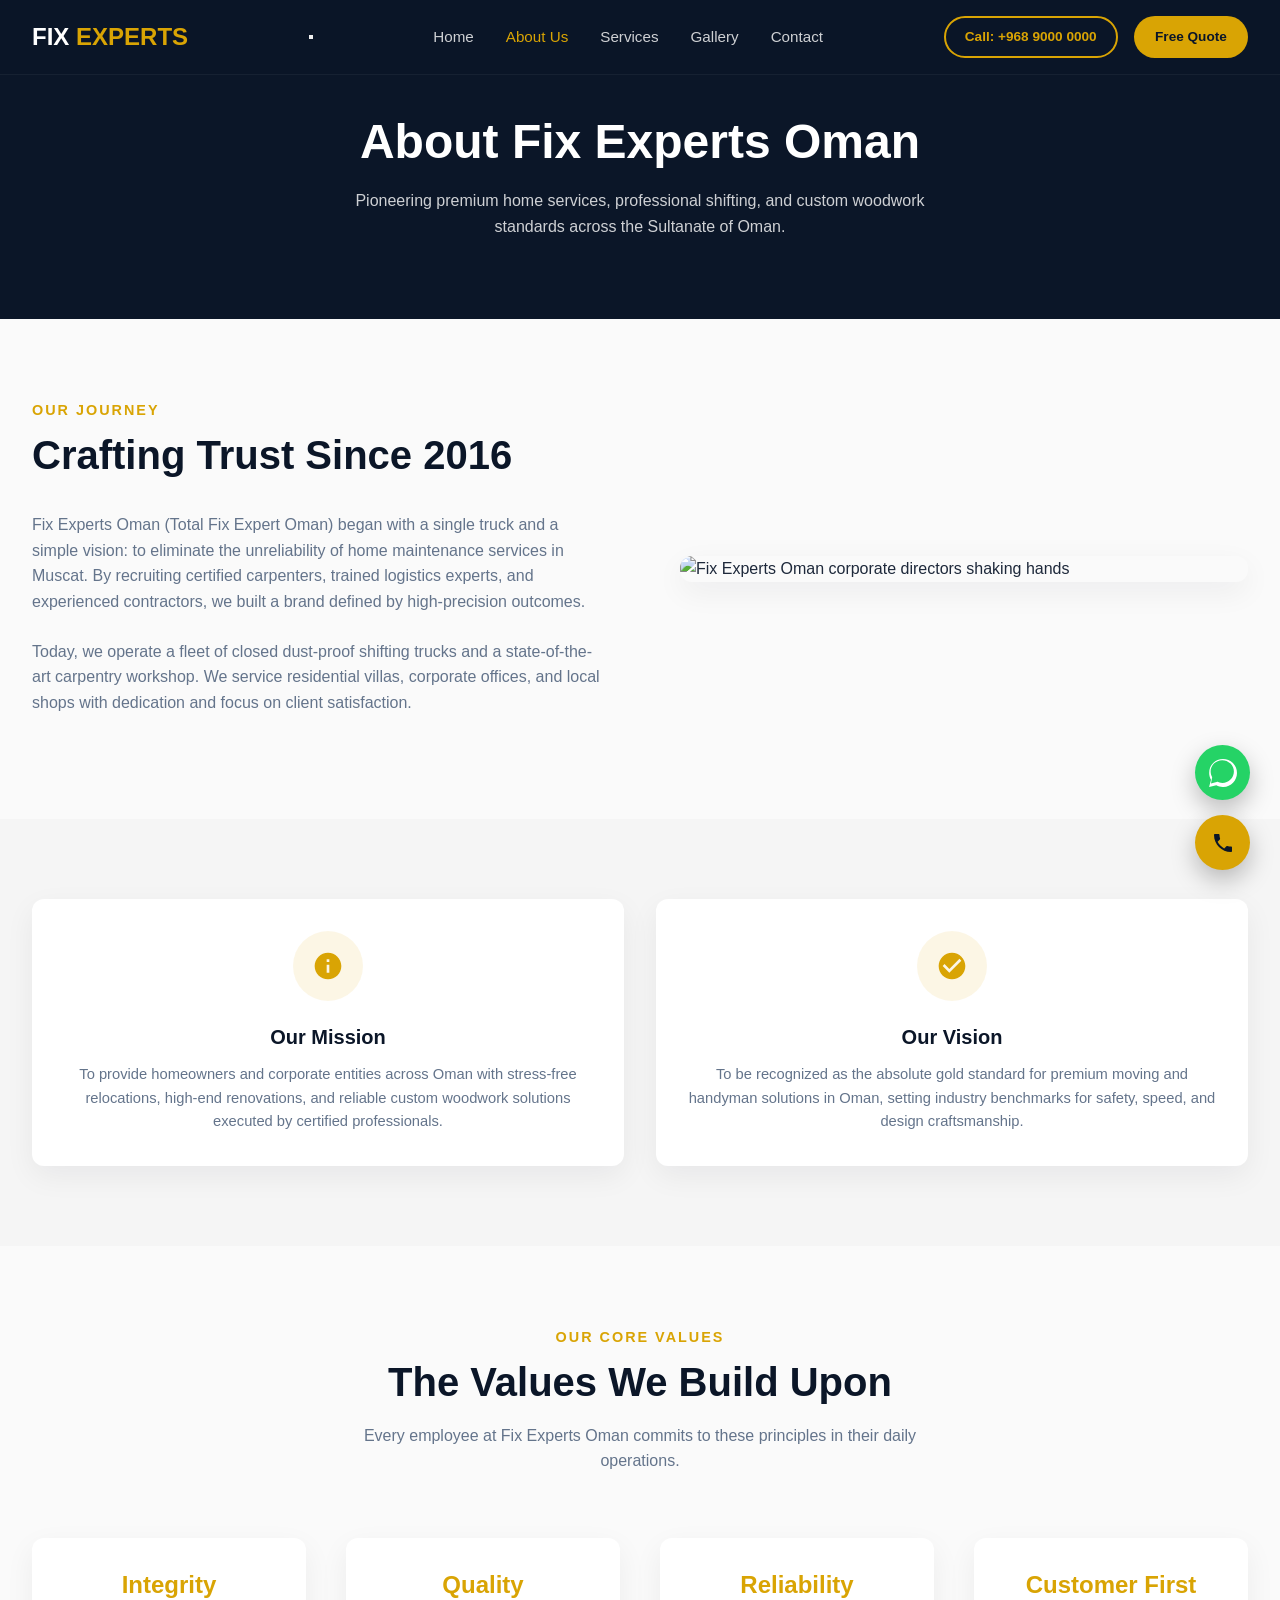
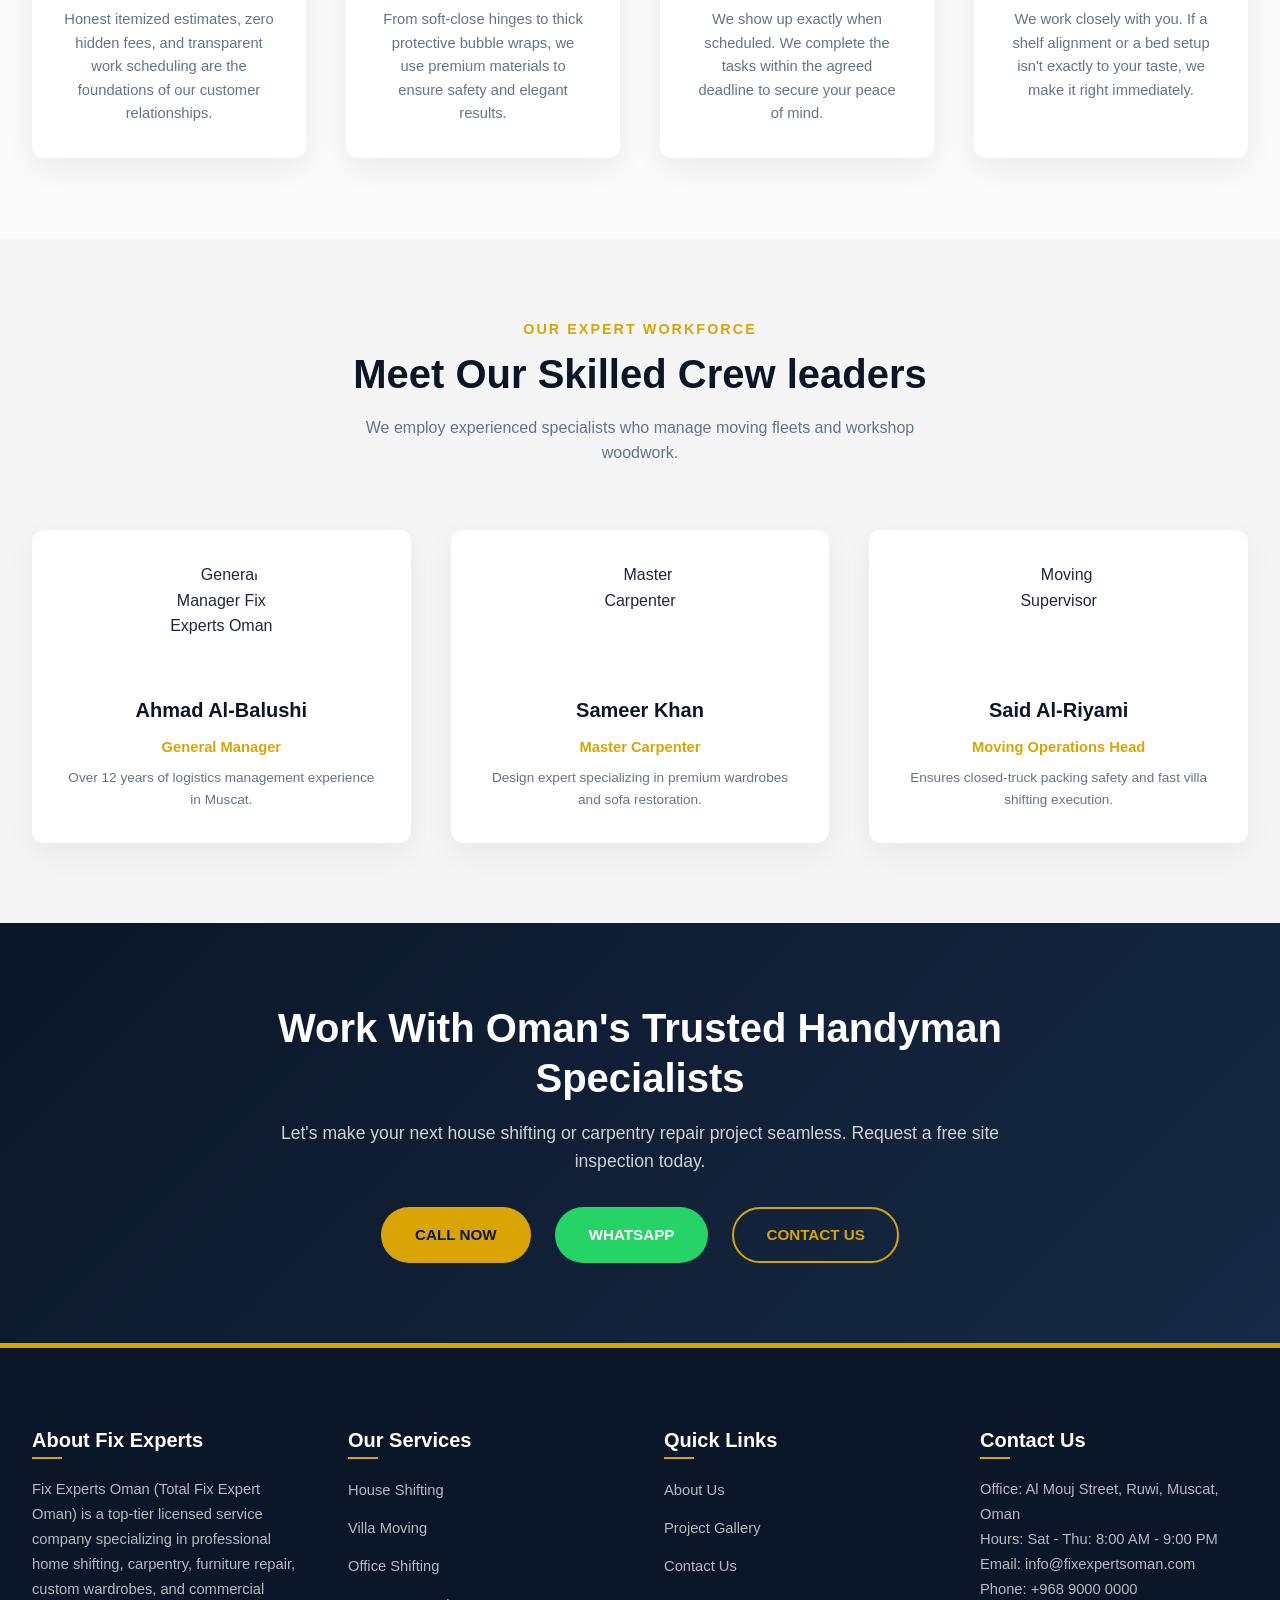
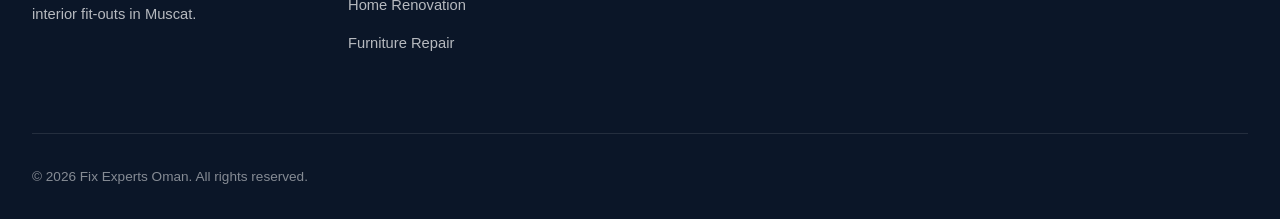
==== commit 33925f19: "fix" ====
--- a/about.html
+++ b/about.html
@@ -3,9 +3,31 @@
 <head>
   <meta charset="UTF-8">
   <meta name="viewport" content="width=device-width, initial-scale=1.0">
+  <meta http-equiv="X-Content-Type-Options" content="nosniff">
+  <meta http-equiv="X-Frame-Options" content="SAMEORIGIN">
+  <meta http-equiv="X-XSS-Protection" content="1; mode=block">
+  <meta http-equiv="Referrer-Policy" content="strict-origin-when-cross-origin">
+  <meta name="robots" content="index, follow, max-snippet:-1, max-image-preview:large">
+  <meta name="theme-color" content="#0B1628">
   <title>About Us - Fix Experts Oman | Shifting & Renovation Leaders</title>
   <meta name="description" content="Discover the story, values, mission, and expert team behind Fix Experts Oman. Providing trusted home relocations and expert carpentry since 2016.">
+  <meta name="keywords" content="about fix experts oman, moving company muscat, home renovation oman, carpentry services">
   <link rel="canonical" href="https://fixexpertsoman.com/about.html">
+
+  <!-- Open Graph -->
+  <meta property="og:type" content="website">
+  <meta property="og:site_name" content="Fix Experts Oman">
+  <meta property="og:url" content="https://fixexpertsoman.com/about.html">
+  <meta property="og:title" content="About Us - Fix Experts Oman | Shifting & Renovation Leaders">
+  <meta property="og:description" content="Discover the story, values, mission, and expert team behind Fix Experts Oman.">
+  <meta property="og:image" content="https://images.unsplash.com/photo-1521791136368-1a8b27503462?auto=format&fit=crop&w=1200&h=630&q=80">
+
+  <!-- Twitter Card -->
+  <meta name="twitter:card" content="summary_large_image">
+  <meta name="twitter:title" content="About Us - Fix Experts Oman">
+  <meta name="twitter:description" content="Discover the story and expert team behind Fix Experts Oman.">
+  <meta name="twitter:image" content="https://images.unsplash.com/photo-1521791136368-1a8b27503462?auto=format&fit=crop&w=1200&h=630&q=80">
+
   <link rel="stylesheet" href="css/style.css">
   
   <!-- Breadcrumb Schema -->
@@ -29,6 +51,9 @@
 </head>
 <body>
 
+  <!-- Skip to content -->
+  <a href="#main-content" class="skip-to-content">Skip to main content</a>
+
   <!-- Header -->
   <header>
     <div class="header-container">
@@ -47,7 +72,6 @@
           <li><a href="services.html">Services</a></li>
           <li><a href="gallery.html">Gallery</a></li>
           <li><a href="contact.html">Contact</a></li>
-          <li><a href="blog.html">Blog</a></li>
         </ul>
       </nav>
       <div class="header-ctas">
@@ -58,6 +82,7 @@
   </header>
 
   <!-- About Hero -->
+  <main id="main-content">
   <section class="about-hero">
     <h1>About Fix Experts Oman</h1>
     <p style="color: rgba(255,255,255,0.8); max-width: 600px; margin: 0 auto;">Pioneering premium home services, professional shifting, and custom woodwork standards across the Sultanate of Oman.</p>
@@ -165,11 +190,13 @@
       <p>Let's make your next house shifting or carpentry repair project seamless. Request a free site inspection today.</p>
       <div class="cta-banner-buttons">
         <a href="tel:+96890000000" class="btn btn-primary">CALL NOW</a>
-        <a href="https://wa.me/96890000000" class="btn btn-whatsapp" target="_blank">WHATSAPP</a>
+        <a href="https://wa.me/96890000000" class="btn btn-whatsapp" target="_blank" rel="noopener noreferrer">WHATSAPP</a>
         <a href="contact.html" class="btn btn-secondary">CONTACT US</a>
       </div>
     </div>
   </section>
+
+  </main>
 
   <!-- Footer -->
   <footer>
@@ -193,7 +220,6 @@
         <ul class="footer-links" style="margin-top: 1rem;">
           <li><a href="about.html">About Us</a></li>
           <li><a href="gallery.html">Project Gallery</a></li>
-          <li><a href="blog.html">Blog & Tips</a></li>
           <li><a href="contact.html">Contact Us</a></li>
         </ul>
       </div>
@@ -214,7 +240,7 @@
 
   <!-- Floating Call/WhatsApp Action widgets -->
   <div class="floating-widgets">
-    <a href="https://wa.me/96890000000" class="floating-btn floating-whatsapp" target="_blank" aria-label="WhatsApp Us">
+    <a href="https://wa.me/96890000000" class="floating-btn floating-whatsapp" target="_blank" rel="noopener noreferrer" aria-label="WhatsApp Us">
       <svg viewBox="0 0 24 24"><path d="M.057 24l1.687-6.163c-1.041-1.804-1.588-3.849-1.587-5.946C.06 5.348 5.397.01 12.008.01c3.202.001 6.212 1.246 8.477 3.514 2.266 2.268 3.507 5.28 3.505 8.484-.004 6.657-5.34 11.997-11.953 11.997-2.005-.001-3.973-.502-5.724-1.455L0 24zm6.59-4.846c1.6.95 3.188 1.449 4.825 1.451 5.436 0 9.86-4.37 9.864-9.799.002-2.63-1.023-5.101-2.885-6.97C16.388 2.016 13.91 1.01 11.278 1.01 5.848 1.01 1.42 5.381 1.416 10.81c-.001 1.699.452 3.36 1.31 4.808L1.72 21.03l5.59-1.464-.664-.412z"/></svg>
     </a>
     <a href="tel:+96890000000" class="floating-btn floating-call" aria-label="Call Us">
--- a/css/style.css
+++ b/css/style.css
@@ -1,5 +1,5 @@
 /* CSS Design System & Stylesheet for Fix Experts Oman */
-@import url('https://fonts.googleapis.com/css2?family=Inter:wght@300;400;500;600&family=Poppins:wght@500;600;700;800&display=swap');
+/* Fonts loaded via <link> in HTML for performance - no duplicate @import */
 
 :root {
   --primary: #0B1628;
@@ -245,7 +245,7 @@
   left: 0;
   width: 100%;
   height: 100%;
-  background: linear-gradient(135deg, rgba(11, 22, 40, 0.95) 0%, rgba(11, 22, 40, 0.8) 100%);
+  background: linear-gradient(135deg, rgba(11, 22, 40, 0.97) 0%, rgba(11, 22, 40, 0.82) 50%, rgba(11, 22, 40, 0.72) 100%);
   z-index: 1;
 }
 
@@ -256,8 +256,58 @@
   width: 100%;
   height: 100%;
   object-fit: cover;
-  opacity: 0.35;
+  opacity: 0.28;
   z-index: 0;
+  filter: saturate(0.7);
+}
+
+/* Hero decorative elements */
+.hero-decor-circle {
+  position: absolute;
+  border-radius: 50%;
+  background: radial-gradient(circle, rgba(217,164,4,0.12) 0%, transparent 70%);
+  z-index: 1;
+  pointer-events: none;
+}
+.hero-decor-circle:nth-child(1) {
+  width: 500px; height: 500px;
+  top: -120px; right: -80px;
+  animation: heroFloat 8s ease-in-out infinite;
+}
+.hero-decor-circle:nth-child(2) {
+  width: 300px; height: 300px;
+  bottom: -60px; left: -40px;
+  animation: heroFloat 10s ease-in-out infinite reverse;
+}
+
+@keyframes heroFloat {
+  0%, 100% { transform: translateY(0) scale(1); }
+  50% { transform: translateY(-30px) scale(1.05); }
+}
+
+@keyframes heroFadeIn {
+  from { opacity: 0; transform: translateY(30px); }
+  to { opacity: 1; transform: translateY(0); }
+}
+
+@keyframes heroFadeInRight {
+  from { opacity: 0; transform: translateX(40px); }
+  to { opacity: 1; transform: translateX(0); }
+}
+
+@keyframes heroPulse {
+  0%, 100% { transform: scale(1); box-shadow: 0 0 0 0 rgba(217,164,4,0.4); }
+  50% { transform: scale(1.02); box-shadow: 0 0 30px 10px rgba(217,164,4,0.15); }
+}
+
+@keyframes scrollBounce {
+  0%, 100% { transform: translateX(-50%) translateY(0); opacity: 1; }
+  50% { transform: translateX(-50%) translateY(12px); opacity: 0.5; }
+}
+
+@keyframes accentLineGrow {
+  from { width: 0; }
+  to { width: 60px; }
 }
 
 .hero-container {
@@ -271,14 +321,51 @@
   align-items: center;
 }
 
+.hero-content {
+  animation: heroFadeIn 0.9s cubic-bezier(0.22,1,0.36,1) both;
+}
+
+.hero-accent-line {
+  width: 60px;
+  height: 4px;
+  background: var(--accent-gold);
+  border-radius: 2px;
+  margin-bottom: 1.2rem;
+  animation: accentLineGrow 0.8s 0.3s cubic-bezier(0.22,1,0.36,1) both;
+}
+
+.hero-badge {
+  display: inline-flex;
+  align-items: center;
+  gap: 8px;
+  background: rgba(217,164,4,0.12);
+  border: 1px solid rgba(217,164,4,0.25);
+  padding: 0.45rem 1.1rem;
+  border-radius: 50px;
+  font-family: var(--font-headings);
+  font-size: 0.82rem;
+  font-weight: 600;
+  color: var(--accent-gold);
+  letter-spacing: 0.5px;
+  margin-bottom: 1.5rem;
+  animation: heroFadeIn 0.9s 0.15s cubic-bezier(0.22,1,0.36,1) both;
+}
+
+.hero-badge svg {
+  width: 16px; height: 16px; fill: var(--accent-gold);
+}
+
 .hero-content h1 {
   font-size: 3.5rem;
   color: #FFFFFF;
   margin-bottom: 1.5rem;
+  line-height: 1.15;
+  animation: heroFadeIn 0.9s 0.2s cubic-bezier(0.22,1,0.36,1) both;
 }
 
 .hero-content h1 span {
   color: var(--accent-gold);
+  position: relative;
 }
 
 .hero-content p {
@@ -286,28 +373,129 @@
   color: rgba(255, 255, 255, 0.85);
   margin-bottom: 2.5rem;
   max-width: 650px;
+  line-height: 1.7;
+  animation: heroFadeIn 0.9s 0.35s cubic-bezier(0.22,1,0.36,1) both;
 }
 
 .hero-buttons {
   display: flex;
   gap: 1rem;
   flex-wrap: wrap;
+  animation: heroFadeIn 0.9s 0.5s cubic-bezier(0.22,1,0.36,1) both;
+}
+
+/* Hero trust bar below buttons */
+.hero-trust-bar {
+  display: flex;
+  align-items: center;
+  gap: 1.5rem;
+  margin-top: 2rem;
+  padding-top: 1.5rem;
+  border-top: 1px solid rgba(255,255,255,0.1);
+  animation: heroFadeIn 0.9s 0.65s cubic-bezier(0.22,1,0.36,1) both;
+}
+.hero-trust-item {
+  display: flex;
+  align-items: center;
+  gap: 8px;
+  color: rgba(255,255,255,0.7);
+  font-size: 0.85rem;
+  font-weight: 500;
+}
+.hero-trust-item svg {
+  width: 18px; height: 18px; fill: var(--accent-gold);
+}
+.hero-trust-stars {
+  color: var(--accent-gold);
+  letter-spacing: 2px;
+  font-size: 0.9rem;
+}
+
+/* Scroll indicator */
+.hero-scroll-indicator {
+  position: absolute;
+  bottom: 30px;
+  left: 50%;
+  transform: translateX(-50%);
+  z-index: 3;
+  display: flex;
+  flex-direction: column;
+  align-items: center;
+  gap: 8px;
+  color: rgba(255,255,255,0.5);
+  font-size: 0.75rem;
+  font-weight: 500;
+  letter-spacing: 1px;
+  text-transform: uppercase;
+  animation: scrollBounce 2s ease-in-out infinite;
+  cursor: pointer;
+}
+.hero-scroll-indicator svg {
+  width: 24px; height: 24px; fill: rgba(255,255,255,0.5);
 }
 
 .hero-form-card {
-  background: rgba(255, 255, 255, 0.05);
-  backdrop-filter: blur(15px);
+  background: rgba(255, 255, 255, 0.06);
+  backdrop-filter: blur(20px);
+  -webkit-backdrop-filter: blur(20px);
   padding: 2.5rem;
-  border-radius: var(--border-radius);
-  border: 1px solid rgba(255, 255, 255, 0.1);
-  box-shadow: 0 20px 50px rgba(0,0,0,0.3);
+  border-radius: 16px;
+  border: 1px solid rgba(255, 255, 255, 0.12);
+  box-shadow: 0 25px 60px rgba(0,0,0,0.35), 0 0 0 1px rgba(255,255,255,0.05) inset;
+  animation: heroFadeInRight 0.9s 0.4s cubic-bezier(0.22,1,0.36,1) both;
+  position: relative;
+  overflow: hidden;
+}
+
+.hero-form-card::before {
+  content: '';
+  position: absolute;
+  top: 0; left: 0; right: 0;
+  height: 3px;
+  background: linear-gradient(90deg, var(--accent-gold), var(--accent-orange), var(--accent-gold));
+  border-radius: 16px 16px 0 0;
 }
 
 .hero-form-card h3 {
   color: #FFFFFF;
   font-size: 1.5rem;
+  margin-bottom: 0.4rem;
+  text-align: center;
+}
+.hero-form-subtitle {
+  text-align: center;
+  color: rgba(255,255,255,0.6);
+  font-size: 0.88rem;
   margin-bottom: 1.5rem;
-  text-align: center;
+}
+
+/* Skip to content (accessibility + SEO) */
+.skip-to-content {
+  position: absolute;
+  top: -100px;
+  left: 50%;
+  transform: translateX(-50%);
+  background: var(--accent-gold);
+  color: var(--primary);
+  padding: 0.8rem 1.5rem;
+  border-radius: 0 0 8px 8px;
+  font-weight: 700;
+  z-index: 9999;
+  transition: top 0.3s;
+}
+.skip-to-content:focus {
+  top: 0;
+}
+
+/* Honeypot field - hidden from real users */
+.hp-field {
+  position: absolute;
+  left: -9999px;
+  width: 1px;
+  height: 1px;
+  overflow: hidden;
+  opacity: 0;
+  pointer-events: none;
 }
 
 /* Forms */
@@ -920,61 +1108,6 @@
   font-size: 0.95rem;
 }
 
-/* FAQ Accordion */
-.faq-container {
-  max-width: 800px;
-  margin: 0 auto;
-}
-
-.faq-item {
-  background-color: #FFFFFF;
-  border-radius: var(--border-radius);
-  margin-bottom: 1rem;
-  box-shadow: var(--box-shadow);
-  overflow: hidden;
-  border: 1px solid rgba(0,0,0,0.03);
-}
-
-.faq-question {
-  width: 100%;
-  padding: 1.5rem 2rem;
-  background: none;
-  border: none;
-  text-align: left;
-  font-family: var(--font-headings);
-  font-size: 1.1rem;
-  font-weight: 600;
-  color: var(--primary);
-  cursor: pointer;
-  display: flex;
-  justify-content: space-between;
-  align-items: center;
-}
-
-.faq-answer {
-  max-height: 0;
-  overflow: hidden;
-  transition: max-height 0.3s ease-out;
-  padding: 0 2rem;
-  color: var(--text-muted);
-  font-size: 0.95rem;
-}
-
-.faq-item.active .faq-answer {
-  padding-bottom: 1.5rem;
-}
-
-.faq-icon-toggle {
-  font-size: 1.5rem;
-  line-height: 1;
-  transition: var(--transition-smooth);
-}
-
-.faq-item.active .faq-icon-toggle {
-  transform: rotate(45deg);
-  color: var(--accent-gold);
-}
-
 /* Local SEO Sections */
 .location-pill-container {
   max-width: 900px;
@@ -1142,74 +1275,6 @@
   width: 100%;
   height: 280px;
   border: 0;
-}
-
-/* Blog Layout */
-.blog-grid {
-  max-width: 1300px;
-  margin: 0 auto;
-  display: grid;
-  grid-template-columns: repeat(auto-fit, minmax(340px, 1fr));
-  gap: 2.5rem;
-}
-
-.blog-card {
-  background-color: #FFFFFF;
-  border-radius: var(--border-radius);
-  overflow: hidden;
-  box-shadow: var(--box-shadow);
-  display: flex;
-  flex-direction: column;
-}
-
-.blog-header-img {
-  height: 220px;
-  overflow: hidden;
-}
-
-.blog-header-img img {
-  width: 100%;
-  height: 100%;
-  object-fit: cover;
-  transition: var(--transition-smooth);
-}
-
-.blog-card:hover .blog-header-img img {
-  transform: scale(1.05);
-}
-
-.blog-body {
-  padding: 2rem;
-  display: flex;
-  flex-direction: column;
-  flex-grow: 1;
-}
-
-.blog-meta {
-  display: flex;
-  gap: 15px;
-  color: var(--text-muted);
-  font-size: 0.8rem;
-  margin-bottom: 1rem;
-  text-transform: uppercase;
-  font-weight: 600;
-  letter-spacing: 1px;
-}
-
-.blog-body h3 {
-  font-size: 1.3rem;
-  margin-bottom: 1rem;
-  line-height: 1.4;
-}
-
-.blog-body p {
-  color: var(--text-muted);
-  font-size: 0.92rem;
-  margin-bottom: 1.5rem;
-}
-
-.blog-footer {
-  margin-top: auto;
 }
 
 /* Exit Intent Popup */
@@ -1619,6 +1684,20 @@
   .hero {
     padding-bottom: calc(80px + 70px); /* hero extra bottom pad */
   }
+  .hero-trust-bar {
+    flex-wrap: wrap;
+    gap: 1rem;
+  }
+  .hero-trust-item {
+    font-size: 0.8rem;
+  }
+  .hero-scroll-indicator {
+    display: none;
+  }
+  .hero-badge {
+    font-size: 0.75rem;
+    padding: 0.4rem 0.9rem;
+  }
   .nav-links {
     display: none;
   }
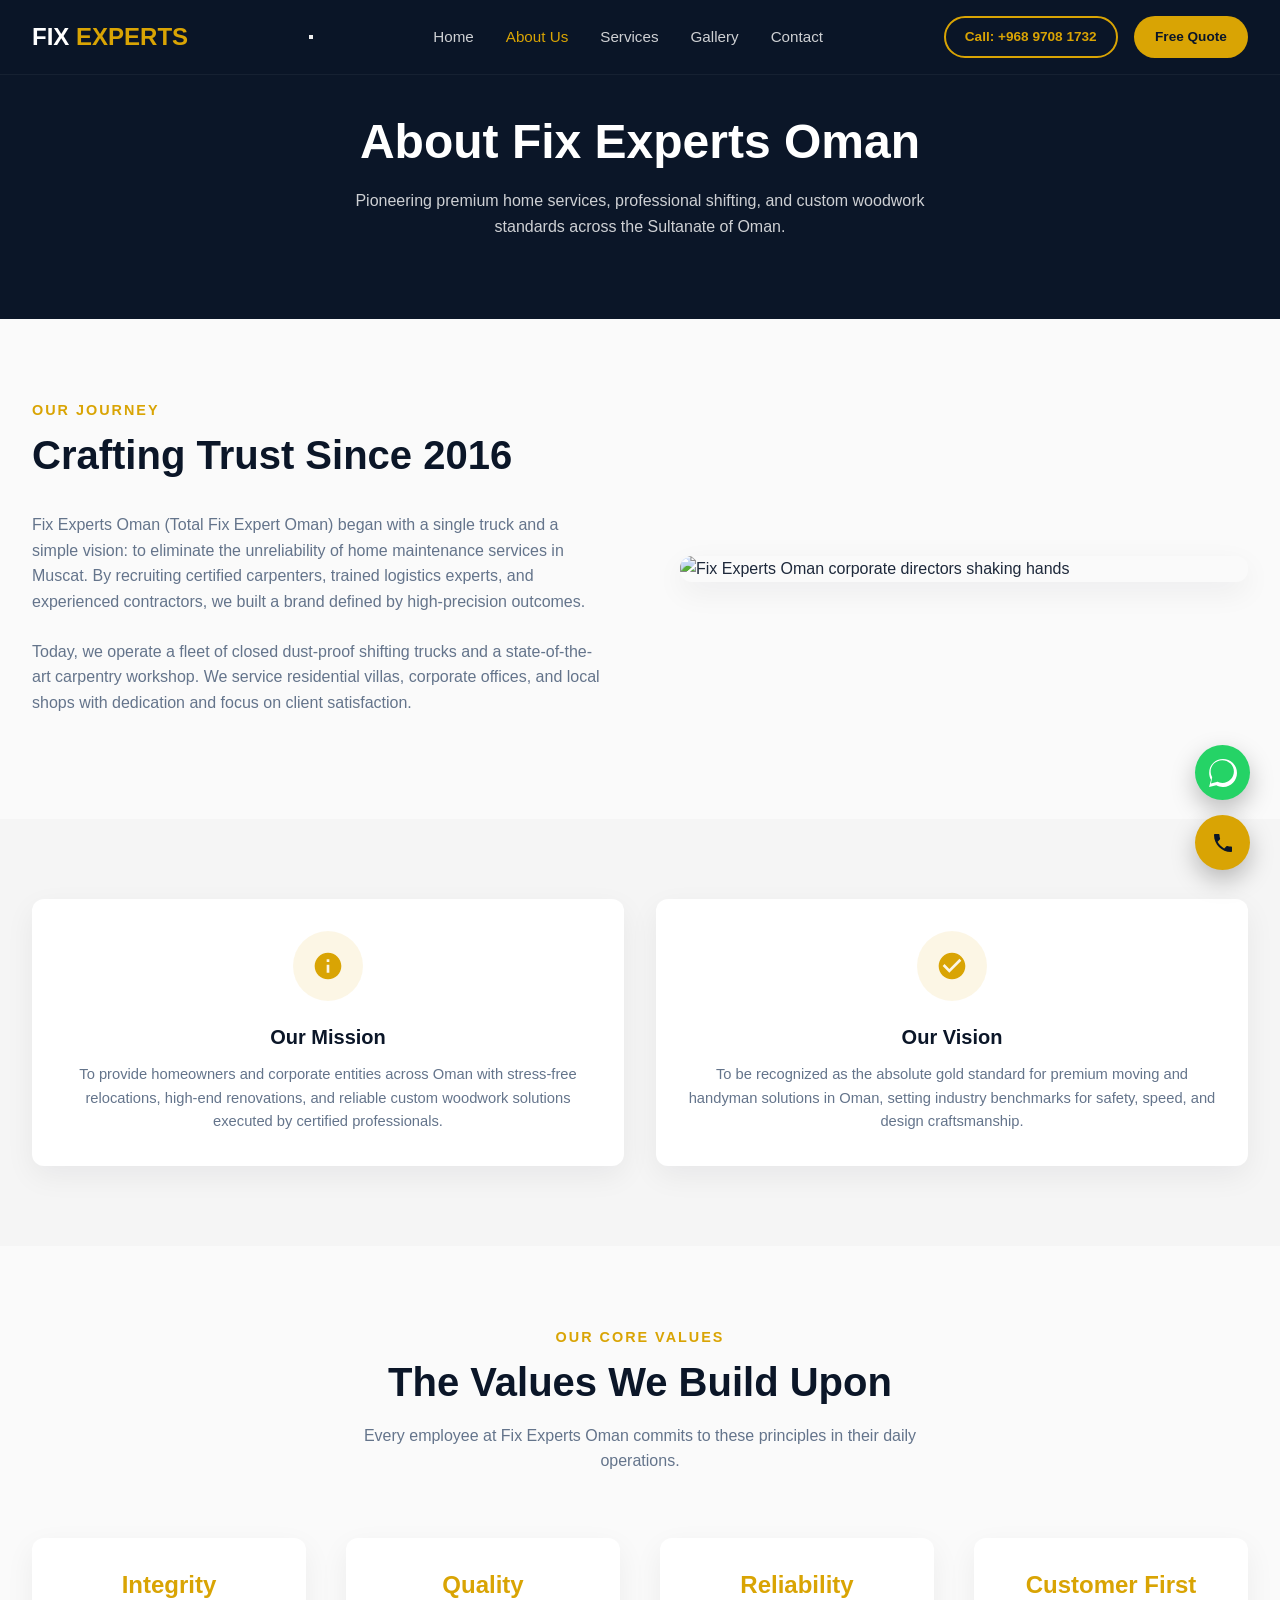
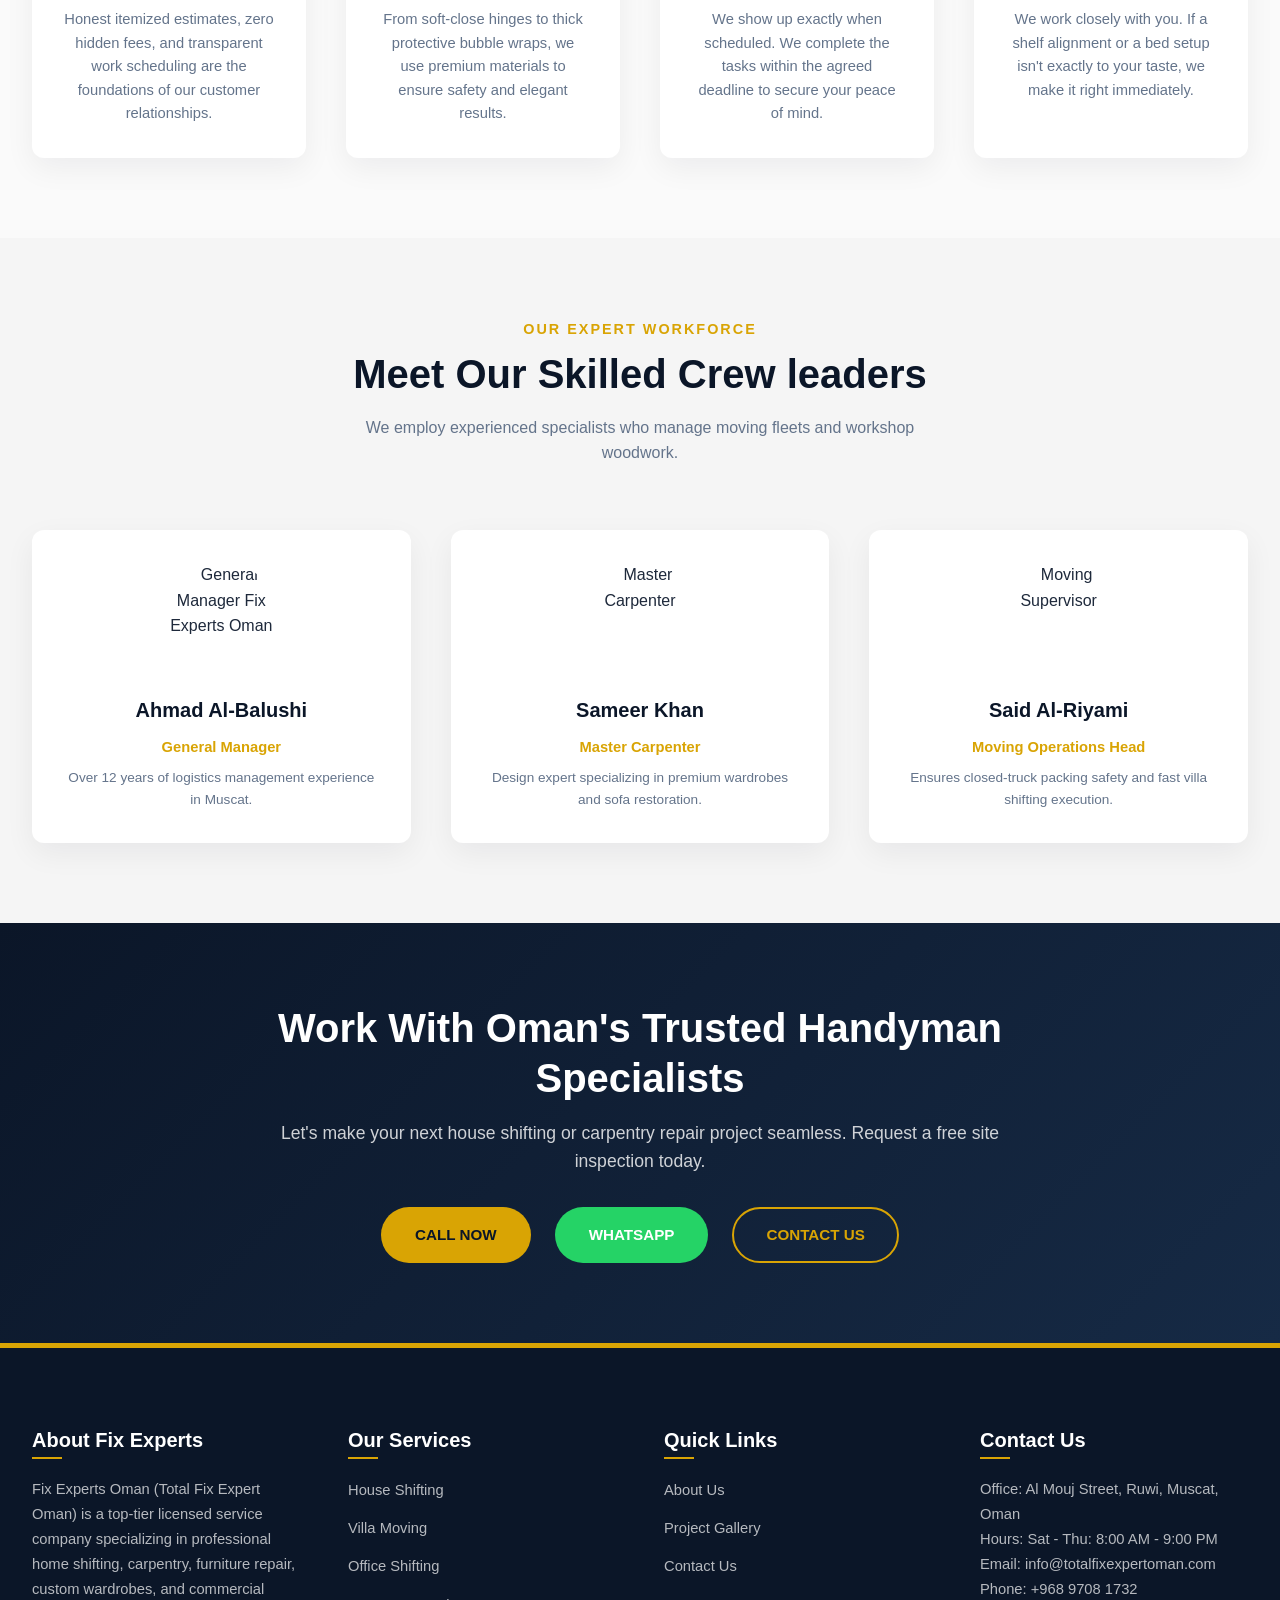
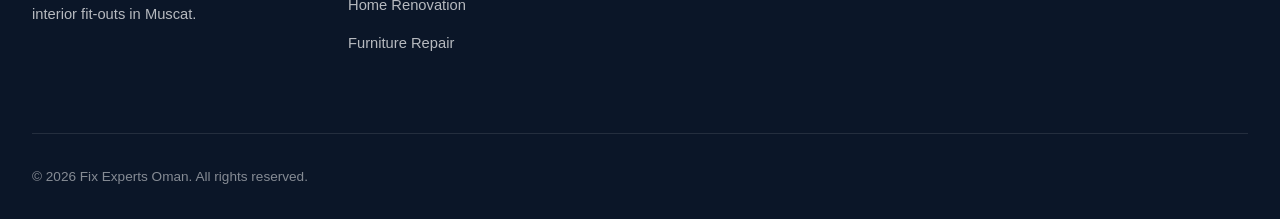
==== commit f2278045: "fix" ====
--- a/about.html
+++ b/about.html
@@ -12,21 +12,21 @@
   <title>About Us - Fix Experts Oman | Shifting & Renovation Leaders</title>
   <meta name="description" content="Discover the story, values, mission, and expert team behind Fix Experts Oman. Providing trusted home relocations and expert carpentry since 2016.">
   <meta name="keywords" content="about fix experts oman, moving company muscat, home renovation oman, carpentry services">
-  <link rel="canonical" href="https://fixexpertsoman.com/about.html">
+  <link rel="canonical" href="https://totalfixexpertoman.com/about.html">
 
   <!-- Open Graph -->
   <meta property="og:type" content="website">
   <meta property="og:site_name" content="Fix Experts Oman">
-  <meta property="og:url" content="https://fixexpertsoman.com/about.html">
+  <meta property="og:url" content="https://totalfixexpertoman.com/about.html">
   <meta property="og:title" content="About Us - Fix Experts Oman | Shifting & Renovation Leaders">
   <meta property="og:description" content="Discover the story, values, mission, and expert team behind Fix Experts Oman.">
-  <meta property="og:image" content="https://images.unsplash.com/photo-1521791136368-1a8b27503462?auto=format&fit=crop&w=1200&h=630&q=80">
+  <meta property="og:image" content="https://images.unsplash.com/photo-1556761175-5973dc0f32e7?auto=format&fit=crop&w=1200&h=630&q=80">
 
   <!-- Twitter Card -->
   <meta name="twitter:card" content="summary_large_image">
   <meta name="twitter:title" content="About Us - Fix Experts Oman">
   <meta name="twitter:description" content="Discover the story and expert team behind Fix Experts Oman.">
-  <meta name="twitter:image" content="https://images.unsplash.com/photo-1521791136368-1a8b27503462?auto=format&fit=crop&w=1200&h=630&q=80">
+  <meta name="twitter:image" content="https://images.unsplash.com/photo-1556761175-5973dc0f32e7?auto=format&fit=crop&w=1200&h=630&q=80">
 
   <link rel="stylesheet" href="css/style.css">
   
@@ -39,12 +39,12 @@
       "@type": "ListItem",
       "position": 1,
       "name": "Home",
-      "item": "https://fixexpertsoman.com/"
+      "item": "https://totalfixexpertoman.com/"
     },{
       "@type": "ListItem",
       "position": 2,
       "name": "About Us",
-      "item": "https://fixexpertsoman.com/about.html"
+      "item": "https://totalfixexpertoman.com/about.html"
     }]
   }
   </script>
@@ -75,7 +75,7 @@
         </ul>
       </nav>
       <div class="header-ctas">
-        <a href="tel:+96890000000" class="btn btn-secondary" style="padding: 0.5rem 1.2rem; font-size: 0.85rem;">Call: +968 9000 0000</a>
+        <a href="tel:+96897081732" class="btn btn-secondary" style="padding: 0.5rem 1.2rem; font-size: 0.85rem;">Call: +968 9708 1732</a>
         <a href="index.html#quote-form" class="btn btn-primary" style="padding: 0.5rem 1.2rem; font-size: 0.85rem;">Free Quote</a>
       </div>
     </div>
@@ -100,7 +100,7 @@
         <p style="color: var(--text-muted); margin-bottom: 1.5rem;">Today, we operate a fleet of closed dust-proof shifting trucks and a state-of-the-art carpentry workshop. We service residential villas, corporate offices, and local shops with dedication and focus on client satisfaction.</p>
       </div>
       <div class="about-image-wrapper">
-        <img class="about-image-main" src="https://images.unsplash.com/photo-1521791136368-1a8b27503462?auto=format&fit=crop&w=600&q=80" alt="Fix Experts Oman corporate directors shaking hands" loading="lazy">
+        <img class="about-image-main" src="https://images.unsplash.com/photo-1556761175-5973dc0f32e7?auto=format&fit=crop&w=600&q=80" alt="Fix Experts Oman corporate directors shaking hands" loading="lazy">
       </div>
     </div>
   </section>
@@ -189,8 +189,8 @@
       <h2>Work With Oman's Trusted Handyman Specialists</h2>
       <p>Let's make your next house shifting or carpentry repair project seamless. Request a free site inspection today.</p>
       <div class="cta-banner-buttons">
-        <a href="tel:+96890000000" class="btn btn-primary">CALL NOW</a>
-        <a href="https://wa.me/96890000000" class="btn btn-whatsapp" target="_blank" rel="noopener noreferrer">WHATSAPP</a>
+        <a href="tel:+96897081732" class="btn btn-primary">CALL NOW</a>
+        <a href="https://wa.me/96897081732" class="btn btn-whatsapp" target="_blank" rel="noopener noreferrer">WHATSAPP</a>
         <a href="contact.html" class="btn btn-secondary">CONTACT US</a>
       </div>
     </div>
@@ -228,8 +228,8 @@
         <p style="margin-top: 1rem; color: rgba(255,255,255,0.7); font-size: 0.92rem;">
           Office: Al Mouj Street, Ruwi, Muscat, Oman<br>
           Hours: Sat - Thu: 8:00 AM - 9:00 PM<br>
-          Email: info@fixexpertsoman.com<br>
-          Phone: +968 9000 0000
+          Email: info@totalfixexpertoman.com<br>
+          Phone: +968 9708 1732
         </p>
       </div>
     </div>
@@ -240,10 +240,10 @@
 
   <!-- Floating Call/WhatsApp Action widgets -->
   <div class="floating-widgets">
-    <a href="https://wa.me/96890000000" class="floating-btn floating-whatsapp" target="_blank" rel="noopener noreferrer" aria-label="WhatsApp Us">
+    <a href="https://wa.me/96897081732" class="floating-btn floating-whatsapp" target="_blank" rel="noopener noreferrer" aria-label="WhatsApp Us">
       <svg viewBox="0 0 24 24"><path d="M.057 24l1.687-6.163c-1.041-1.804-1.588-3.849-1.587-5.946C.06 5.348 5.397.01 12.008.01c3.202.001 6.212 1.246 8.477 3.514 2.266 2.268 3.507 5.28 3.505 8.484-.004 6.657-5.34 11.997-11.953 11.997-2.005-.001-3.973-.502-5.724-1.455L0 24zm6.59-4.846c1.6.95 3.188 1.449 4.825 1.451 5.436 0 9.86-4.37 9.864-9.799.002-2.63-1.023-5.101-2.885-6.97C16.388 2.016 13.91 1.01 11.278 1.01 5.848 1.01 1.42 5.381 1.416 10.81c-.001 1.699.452 3.36 1.31 4.808L1.72 21.03l5.59-1.464-.664-.412z"/></svg>
     </a>
-    <a href="tel:+96890000000" class="floating-btn floating-call" aria-label="Call Us">
+    <a href="tel:+96897081732" class="floating-btn floating-call" aria-label="Call Us">
       <svg viewBox="0 0 24 24"><path d="M6.62 10.79c1.44 2.83 3.76 5.14 6.59 6.59l2.2-2.2c.27-.27.67-.36 1.02-.24 1.12.37 2.33.57 3.57.57.55 0 1 .45 1 1V20c0 .55-.45 1-1 1-9.39 0-17-7.61-17-17 0-.55.45-1 1-1h3.5c.55 0 1 .45 1 1 0 1.25.2 2.45.57 3.57.11.35.03.74-.25 1.02l-2.2 2.2z"/></svg>
     </a>
   </div>
--- a/css/style.css
+++ b/css/style.css
@@ -245,7 +245,7 @@
   left: 0;
   width: 100%;
   height: 100%;
-  background: linear-gradient(135deg, rgba(11, 22, 40, 0.97) 0%, rgba(11, 22, 40, 0.82) 50%, rgba(11, 22, 40, 0.72) 100%);
+  background: linear-gradient(135deg, rgba(11, 22, 40, 0.85) 0%, rgba(11, 22, 40, 0.6) 50%, rgba(11, 22, 40, 0.45) 100%);
   z-index: 1;
 }
 
@@ -256,9 +256,9 @@
   width: 100%;
   height: 100%;
   object-fit: cover;
-  opacity: 0.28;
+  opacity: 0.55;
   z-index: 0;
-  filter: saturate(0.7);
+  filter: saturate(0.85);
 }
 
 /* Hero decorative elements */
@@ -547,6 +547,23 @@
   box-shadow: 0 0 0 3px rgba(219, 164, 4, 0.2);
 }
 
+textarea.form-control {
+  resize: vertical;
+  min-height: 80px;
+}
+
+select.form-control optgroup {
+  background: #162a45;
+  color: #fff;
+  font-weight: 600;
+}
+
+select.form-control option {
+  background: #162a45;
+  color: #fff;
+  padding: 6px;
+}
+
 /* Trust Badges */
 .trust-badges {
   background: var(--bg-soft-gray);
@@ -1275,63 +1292,6 @@
   width: 100%;
   height: 280px;
   border: 0;
-}
-
-/* Exit Intent Popup */
-.exit-popup {
-  position: fixed;
-  top: 0;
-  left: 0;
-  width: 100%;
-  height: 100%;
-  background-color: rgba(11, 22, 40, 0.8);
-  backdrop-filter: blur(5px);
-  z-index: 3000;
-  display: none;
-  align-items: center;
-  justify-content: center;
-  padding: 1.5rem;
-}
-
-.exit-popup-content {
-  background: var(--primary);
-  color: #FFFFFF;
-  max-width: 500px;
-  width: 100%;
-  border-radius: var(--border-radius);
-  padding: 3rem;
-  position: relative;
-  text-align: center;
-  box-shadow: 0 25px 60px rgba(0,0,0,0.5);
-  border: 1px solid rgba(255, 255, 255, 0.1);
-}
-
-.exit-popup-close {
-  position: absolute;
-  top: 15px;
-  right: 15px;
-  background: none;
-  border: none;
-  color: rgba(255,255,255,0.7);
-  font-size: 1.8rem;
-  cursor: pointer;
-  transition: var(--transition-smooth);
-}
-
-.exit-popup-close:hover {
-  color: #FFFFFF;
-}
-
-.exit-popup h3 {
-  color: var(--accent-gold);
-  font-size: 1.8rem;
-  margin-bottom: 1rem;
-}
-
-.exit-popup p {
-  font-size: 0.95rem;
-  color: rgba(255, 255, 255, 0.8);
-  margin-bottom: 2rem;
 }
 
 /* Footer Section */
@@ -1729,3 +1689,186 @@
   }
 }
 
+/* =============================================
+   GALLERY CAROUSEL
+============================================= */
+.carousel-container {
+  position: relative;
+  max-width: 1300px;
+  margin: 0 auto;
+  padding: 0 60px;
+}
+
+.carousel-track-wrapper {
+  overflow: hidden;
+  border-radius: var(--border-radius);
+}
+
+.carousel-track {
+  display: flex;
+  transition: transform 0.5s cubic-bezier(0.25, 0.46, 0.45, 0.94);
+  will-change: transform;
+}
+
+.carousel-slide {
+  flex: 0 0 calc(33.333% - 1.33rem);
+  margin-right: 2rem;
+  position: relative;
+  border-radius: var(--border-radius);
+  overflow: hidden;
+  box-shadow: var(--box-shadow);
+  background: var(--card-bg);
+  aspect-ratio: 4/3;
+}
+
+.carousel-slide img {
+  width: 100%;
+  height: 100%;
+  object-fit: cover;
+  display: block;
+  transition: transform 0.4s ease;
+}
+
+.carousel-slide:hover img {
+  transform: scale(1.06);
+}
+
+.carousel-slide-caption {
+  position: absolute;
+  bottom: 0;
+  left: 0;
+  right: 0;
+  padding: 2.5rem 1.25rem 1.25rem;
+  background: linear-gradient(transparent, rgba(11, 22, 40, 0.92));
+  transform: translateY(100%);
+  transition: transform 0.35s ease;
+}
+
+.carousel-slide:hover .carousel-slide-caption {
+  transform: translateY(0);
+}
+
+.carousel-slide-caption h4 {
+  color: #fff;
+  font-size: 1.1rem;
+  margin-bottom: 0.25rem;
+}
+
+.carousel-slide-caption span {
+  color: var(--accent-gold);
+  font-size: 0.8rem;
+  text-transform: uppercase;
+  font-weight: 600;
+  letter-spacing: 1px;
+}
+
+.carousel-btn {
+  position: absolute;
+  top: 50%;
+  transform: translateY(-50%);
+  width: 48px;
+  height: 48px;
+  border-radius: 50%;
+  background: var(--primary);
+  color: #fff;
+  border: 2px solid rgba(255,255,255,0.15);
+  cursor: pointer;
+  display: flex;
+  align-items: center;
+  justify-content: center;
+  z-index: 10;
+  transition: background 0.3s, transform 0.3s;
+  box-shadow: 0 4px 15px rgba(0,0,0,0.3);
+}
+
+.carousel-btn:hover {
+  background: var(--accent-gold);
+  transform: translateY(-50%) scale(1.1);
+}
+
+.carousel-btn svg {
+  width: 28px;
+  height: 28px;
+  fill: currentColor;
+}
+
+.carousel-btn-prev {
+  left: 0;
+}
+
+.carousel-btn-next {
+  right: 0;
+}
+
+.carousel-dots {
+  display: flex;
+  justify-content: center;
+  gap: 10px;
+  margin-top: 2rem;
+}
+
+.carousel-dot {
+  width: 10px;
+  height: 10px;
+  border-radius: 50%;
+  background: rgba(255,255,255,0.25);
+  border: none;
+  cursor: pointer;
+  transition: background 0.3s, transform 0.3s;
+}
+
+.carousel-dot.active {
+  background: var(--accent-gold);
+  transform: scale(1.3);
+}
+
+.carousel-dot:hover {
+  background: var(--accent-gold);
+}
+
+/* Carousel Responsive */
+@media (max-width: 1024px) {
+  .carousel-slide {
+    flex: 0 0 calc(50% - 1rem);
+  }
+}
+
+@media (max-width: 768px) {
+  .carousel-container {
+    padding: 0 50px;
+  }
+  .carousel-slide {
+    flex: 0 0 calc(50% - 0.75rem);
+    margin-right: 1.5rem;
+  }
+  .carousel-btn {
+    width: 40px;
+    height: 40px;
+  }
+  .carousel-btn svg {
+    width: 22px;
+    height: 22px;
+  }
+}
+
+@media (max-width: 540px) {
+  .carousel-container {
+    padding: 0 42px;
+  }
+  .carousel-slide {
+    flex: 0 0 100%;
+    margin-right: 0;
+  }
+  .carousel-btn {
+    width: 34px;
+    height: 34px;
+  }
+  .carousel-btn svg {
+    width: 18px;
+    height: 18px;
+  }
+  .carousel-slide-caption {
+    transform: translateY(0);
+  }
+}
+
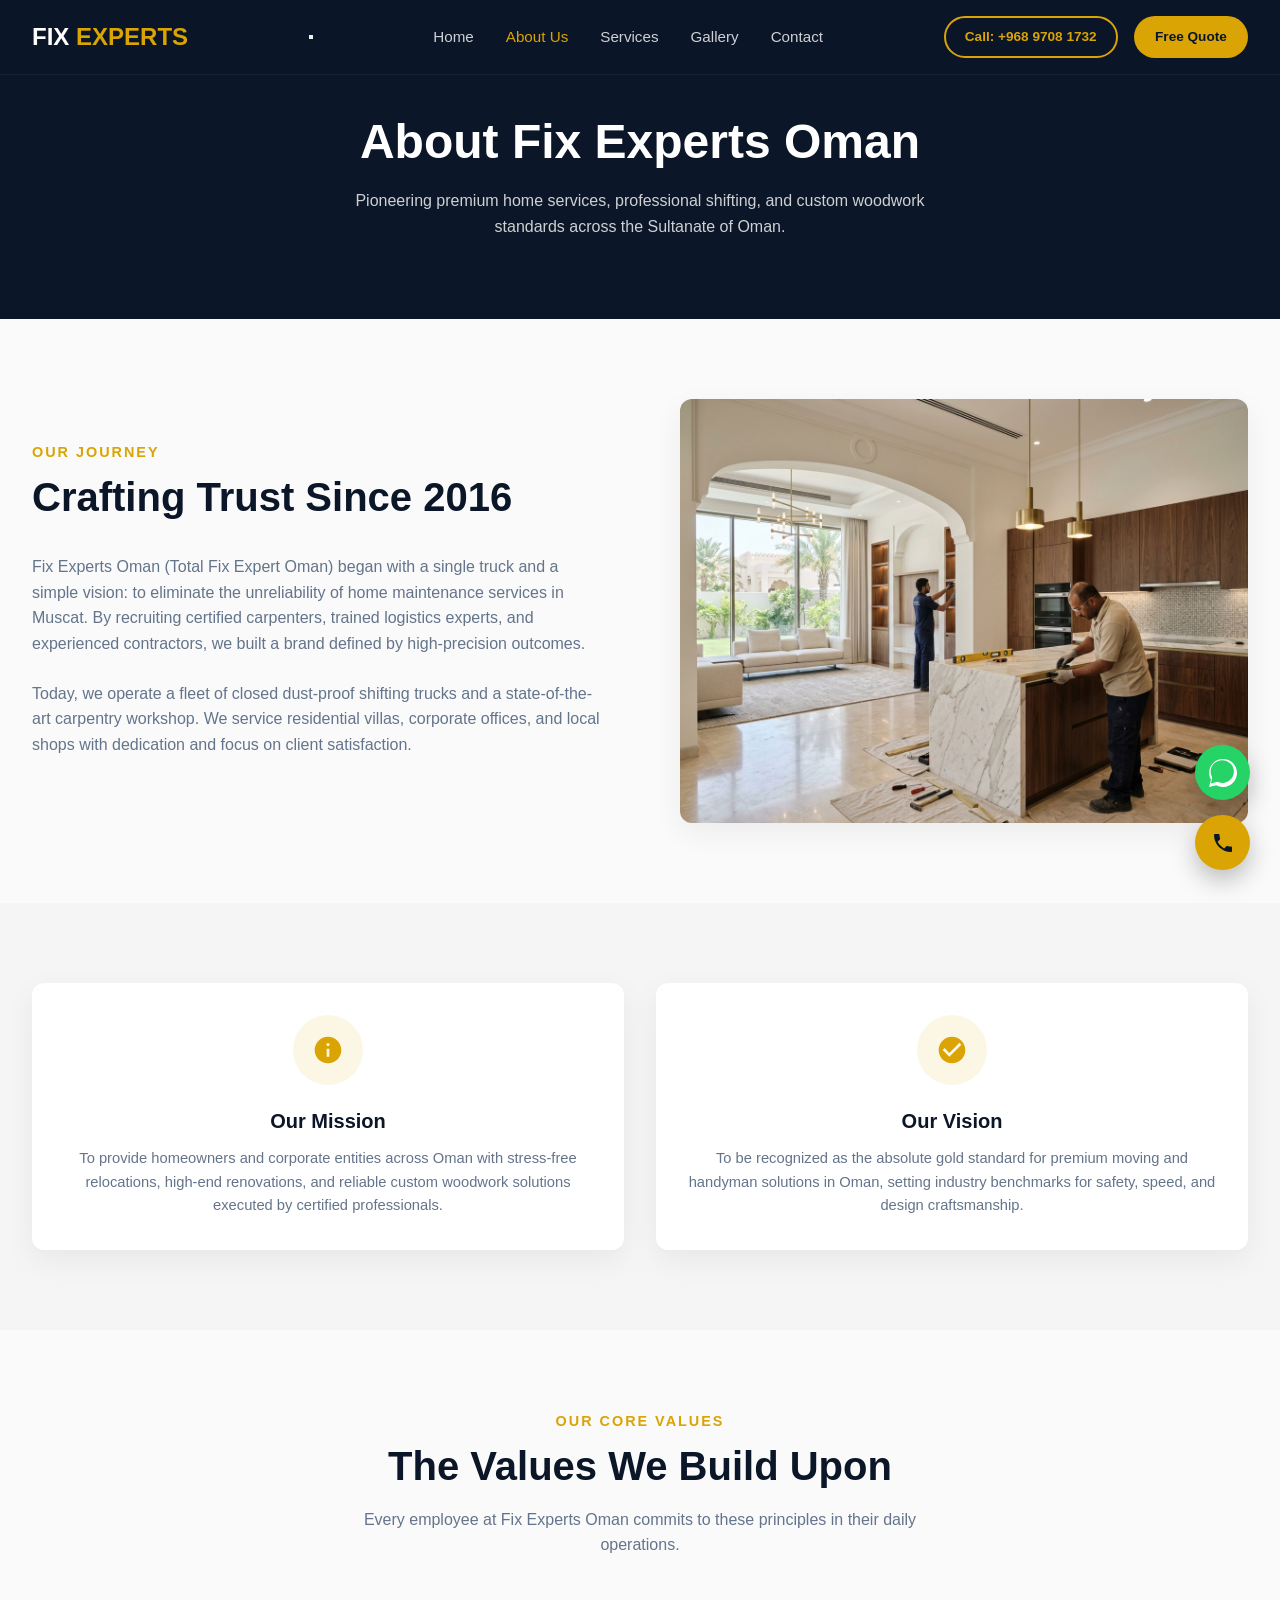
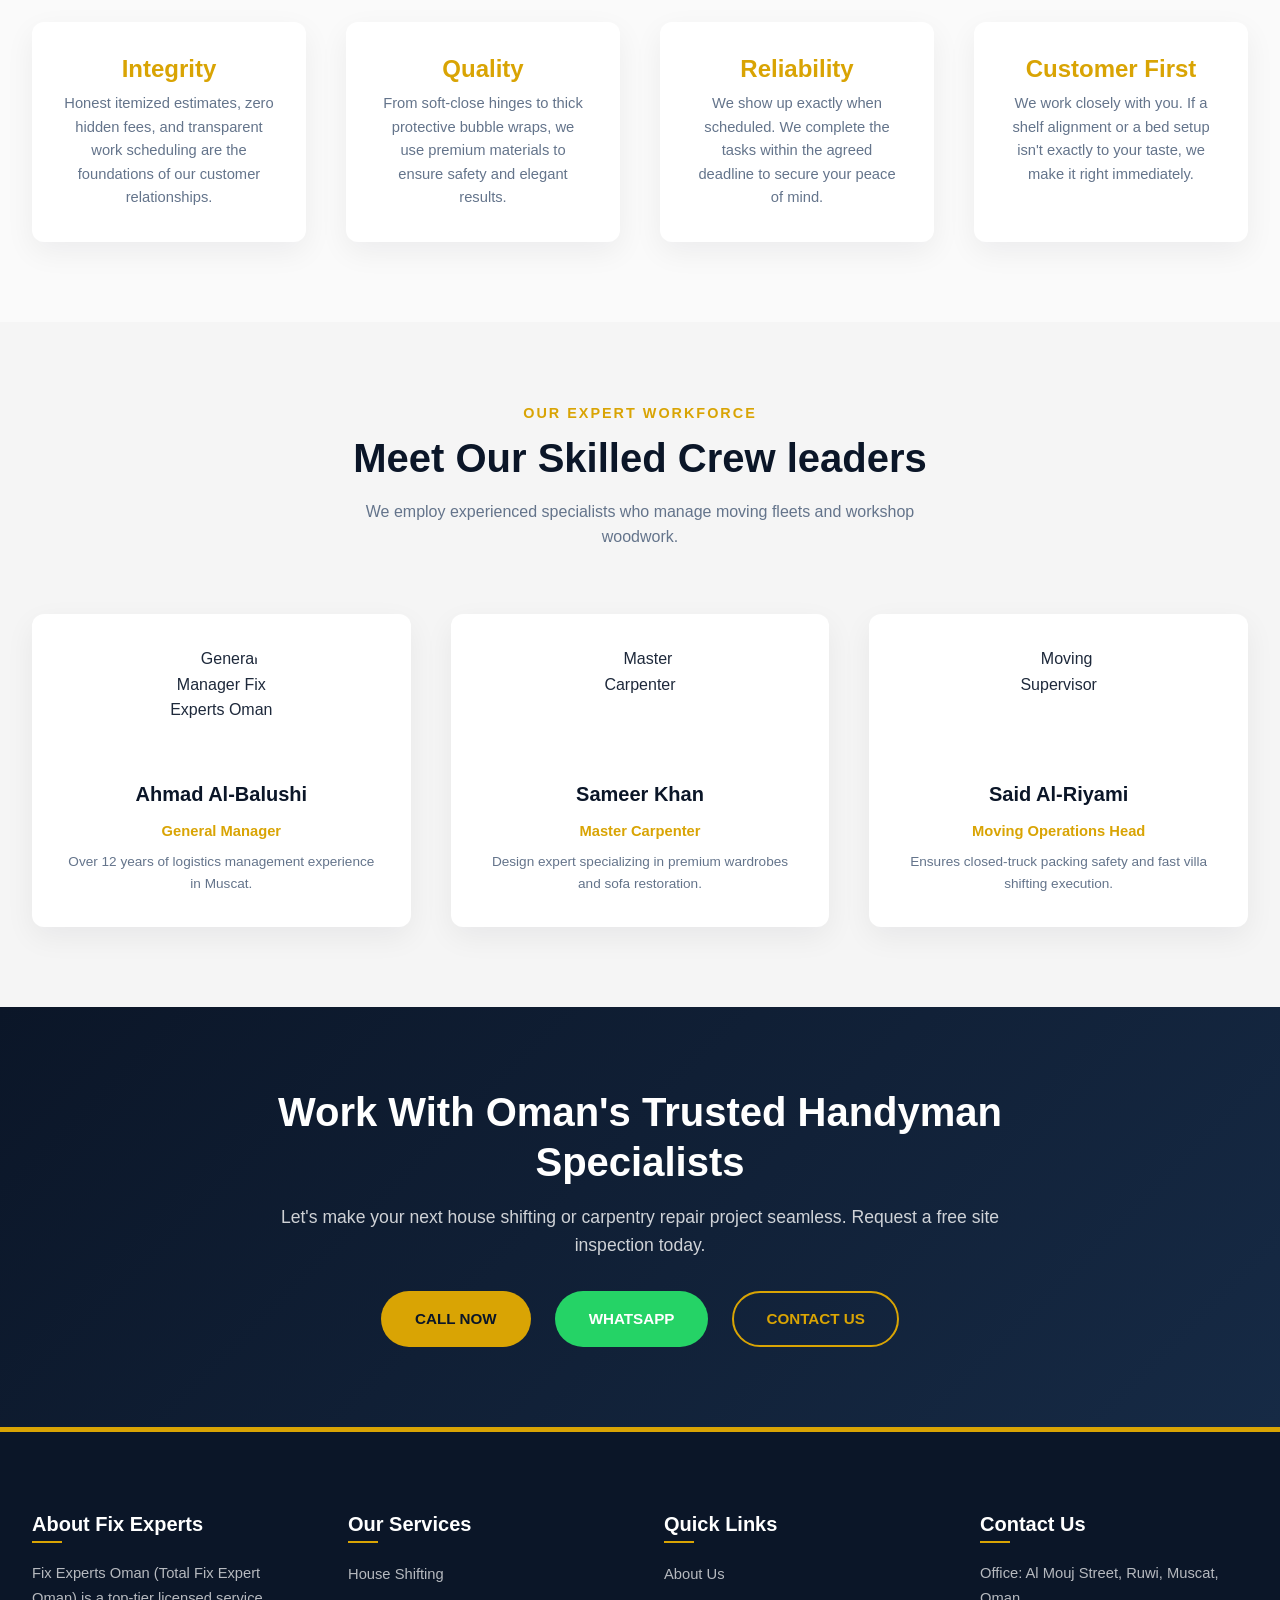
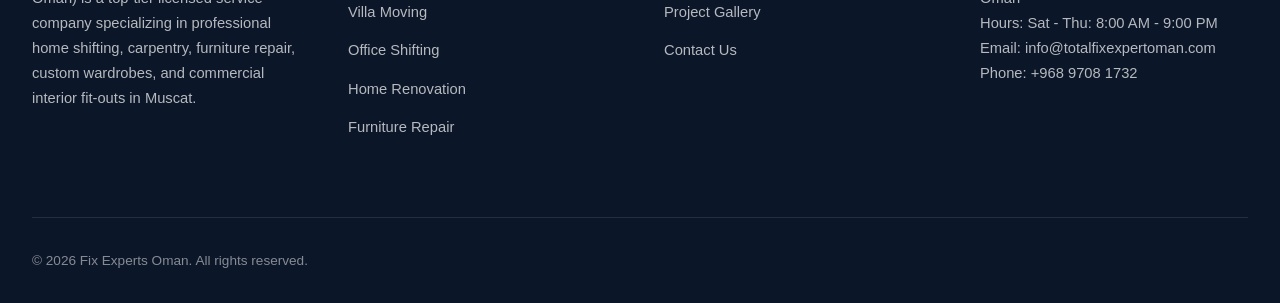
==== commit 3adef956: "fix" ====
--- a/about.html
+++ b/about.html
@@ -20,13 +20,13 @@
   <meta property="og:url" content="https://totalfixexpertoman.com/about.html">
   <meta property="og:title" content="About Us - Fix Experts Oman | Shifting & Renovation Leaders">
   <meta property="og:description" content="Discover the story, values, mission, and expert team behind Fix Experts Oman.">
-  <meta property="og:image" content="https://images.unsplash.com/photo-1556761175-5973dc0f32e7?auto=format&fit=crop&w=1200&h=630&q=80">
+  <meta property="og:image" content="assets/services1.jpeg">
 
   <!-- Twitter Card -->
   <meta name="twitter:card" content="summary_large_image">
   <meta name="twitter:title" content="About Us - Fix Experts Oman">
   <meta name="twitter:description" content="Discover the story and expert team behind Fix Experts Oman.">
-  <meta name="twitter:image" content="https://images.unsplash.com/photo-1556761175-5973dc0f32e7?auto=format&fit=crop&w=1200&h=630&q=80">
+  <meta name="twitter:image" content="assets/services1.jpeg">
 
   <link rel="stylesheet" href="css/style.css">
   
@@ -100,7 +100,7 @@
         <p style="color: var(--text-muted); margin-bottom: 1.5rem;">Today, we operate a fleet of closed dust-proof shifting trucks and a state-of-the-art carpentry workshop. We service residential villas, corporate offices, and local shops with dedication and focus on client satisfaction.</p>
       </div>
       <div class="about-image-wrapper">
-        <img class="about-image-main" src="https://images.unsplash.com/photo-1556761175-5973dc0f32e7?auto=format&fit=crop&w=600&q=80" alt="Fix Experts Oman corporate directors shaking hands" loading="lazy">
+        <img class="about-image-main" src="assets/services5.jpeg" alt="Fix Experts Oman corporate directors shaking hands" loading="lazy">
       </div>
     </div>
   </section>
--- a/css/style.css
+++ b/css/style.css
@@ -1632,17 +1632,20 @@
 /* Adjust floating widgets so they sit above the bottom nav */
 @media (max-width: 768px) {
   section {
-    padding: 3.5rem 1.5rem;
-    padding-bottom: calc(3.5rem + 70px); /* clearance for bottom nav */
+    padding: 3rem 1rem;
+    padding-bottom: calc(3rem + 70px); /* clearance for bottom nav */
   }
   .section-title-wrapper h2 {
-    font-size: 2rem;
+    font-size: 1.75rem;
+  }
+  .section-title-wrapper p {
+    font-size: 0.9rem;
   }
   .hero-content h1 {
-    font-size: 2.5rem;
+    font-size: 2.2rem;
   }
   .hero {
-    padding-bottom: calc(80px + 70px); /* hero extra bottom pad */
+    padding-bottom: calc(60px + 70px); /* hero extra bottom pad */
   }
   .hero-trust-bar {
     flex-wrap: wrap;
@@ -1658,6 +1661,88 @@
     font-size: 0.75rem;
     padding: 0.4rem 0.9rem;
   }
+
+  /* Services grid: 2 cards per row on mobile */
+  .services-grid {
+    grid-template-columns: repeat(2, 1fr);
+    gap: 1rem;
+  }
+  .service-image-container {
+    height: 140px;
+  }
+  .service-card-body {
+    padding: 1rem;
+  }
+  .service-card-body h3 {
+    font-size: 1rem;
+    margin-bottom: 0.4rem;
+  }
+  .service-card-body p {
+    font-size: 0.82rem;
+    margin-bottom: 0.8rem;
+    display: -webkit-box;
+    -webkit-line-clamp: 3;
+    -webkit-box-orient: vertical;
+    overflow: hidden;
+  }
+  .service-icon-floating {
+    width: 32px;
+    height: 32px;
+    padding: 6px;
+    bottom: 10px;
+    right: 10px;
+  }
+  .service-icon-floating svg {
+    width: 18px;
+    height: 18px;
+  }
+  .link-arrow {
+    font-size: 0.8rem;
+  }
+
+  /* Process steps: 2 per row on mobile */
+  .process-grid {
+    grid-template-columns: repeat(2, 1fr);
+    gap: 1.5rem 1rem;
+  }
+  .process-number {
+    width: 48px;
+    height: 48px;
+    font-size: 1.2rem;
+    margin: 0 auto 0.8rem;
+  }
+  .process-step h3 {
+    font-size: 1rem;
+    margin-bottom: 0.4rem;
+  }
+  .process-step p {
+    font-size: 0.82rem;
+  }
+
+  /* Reasons/Why choose us: 2 per row */
+  .reasons-grid {
+    grid-template-columns: repeat(2, 1fr);
+    gap: 1rem;
+  }
+  .reason-card {
+    padding: 1.25rem;
+  }
+  .reason-card h3 {
+    font-size: 1rem;
+  }
+  .reason-card p {
+    font-size: 0.82rem;
+  }
+
+  /* Gallery filters compact */
+  .gallery-filters {
+    gap: 0.5rem;
+  }
+  .filter-btn {
+    padding: 0.4rem 0.8rem;
+    font-size: 0.78rem;
+  }
+
   .nav-links {
     display: none;
   }
@@ -1686,6 +1771,56 @@
   }
   .hero-buttons .btn {
     width: 100%;
+  }
+  /* Keep 2 columns even on very small screens */
+  .services-grid {
+    grid-template-columns: repeat(2, 1fr);
+    gap: 0.75rem;
+  }
+  .service-image-container {
+    height: 120px;
+  }
+  .service-card-body {
+    padding: 0.75rem;
+  }
+  .service-card-body h3 {
+    font-size: 0.9rem;
+  }
+  .service-card-body p {
+    font-size: 0.78rem;
+    -webkit-line-clamp: 2;
+  }
+  .service-card-footer {
+    display: block;
+  }
+  .link-arrow {
+    font-size: 0.75rem;
+  }
+  .service-icon-floating {
+    width: 28px;
+    height: 28px;
+    padding: 5px;
+    bottom: 8px;
+    right: 8px;
+  }
+  .service-icon-floating svg {
+    width: 16px;
+    height: 16px;
+  }
+  .process-grid {
+    grid-template-columns: repeat(2, 1fr);
+    gap: 1.25rem 0.75rem;
+  }
+  .reasons-grid {
+    grid-template-columns: 1fr 1fr;
+    gap: 0.75rem;
+  }
+  .reason-card {
+    padding: 1rem;
+  }
+  .filter-btn {
+    padding: 0.35rem 0.6rem;
+    font-size: 0.72rem;
   }
 }
 
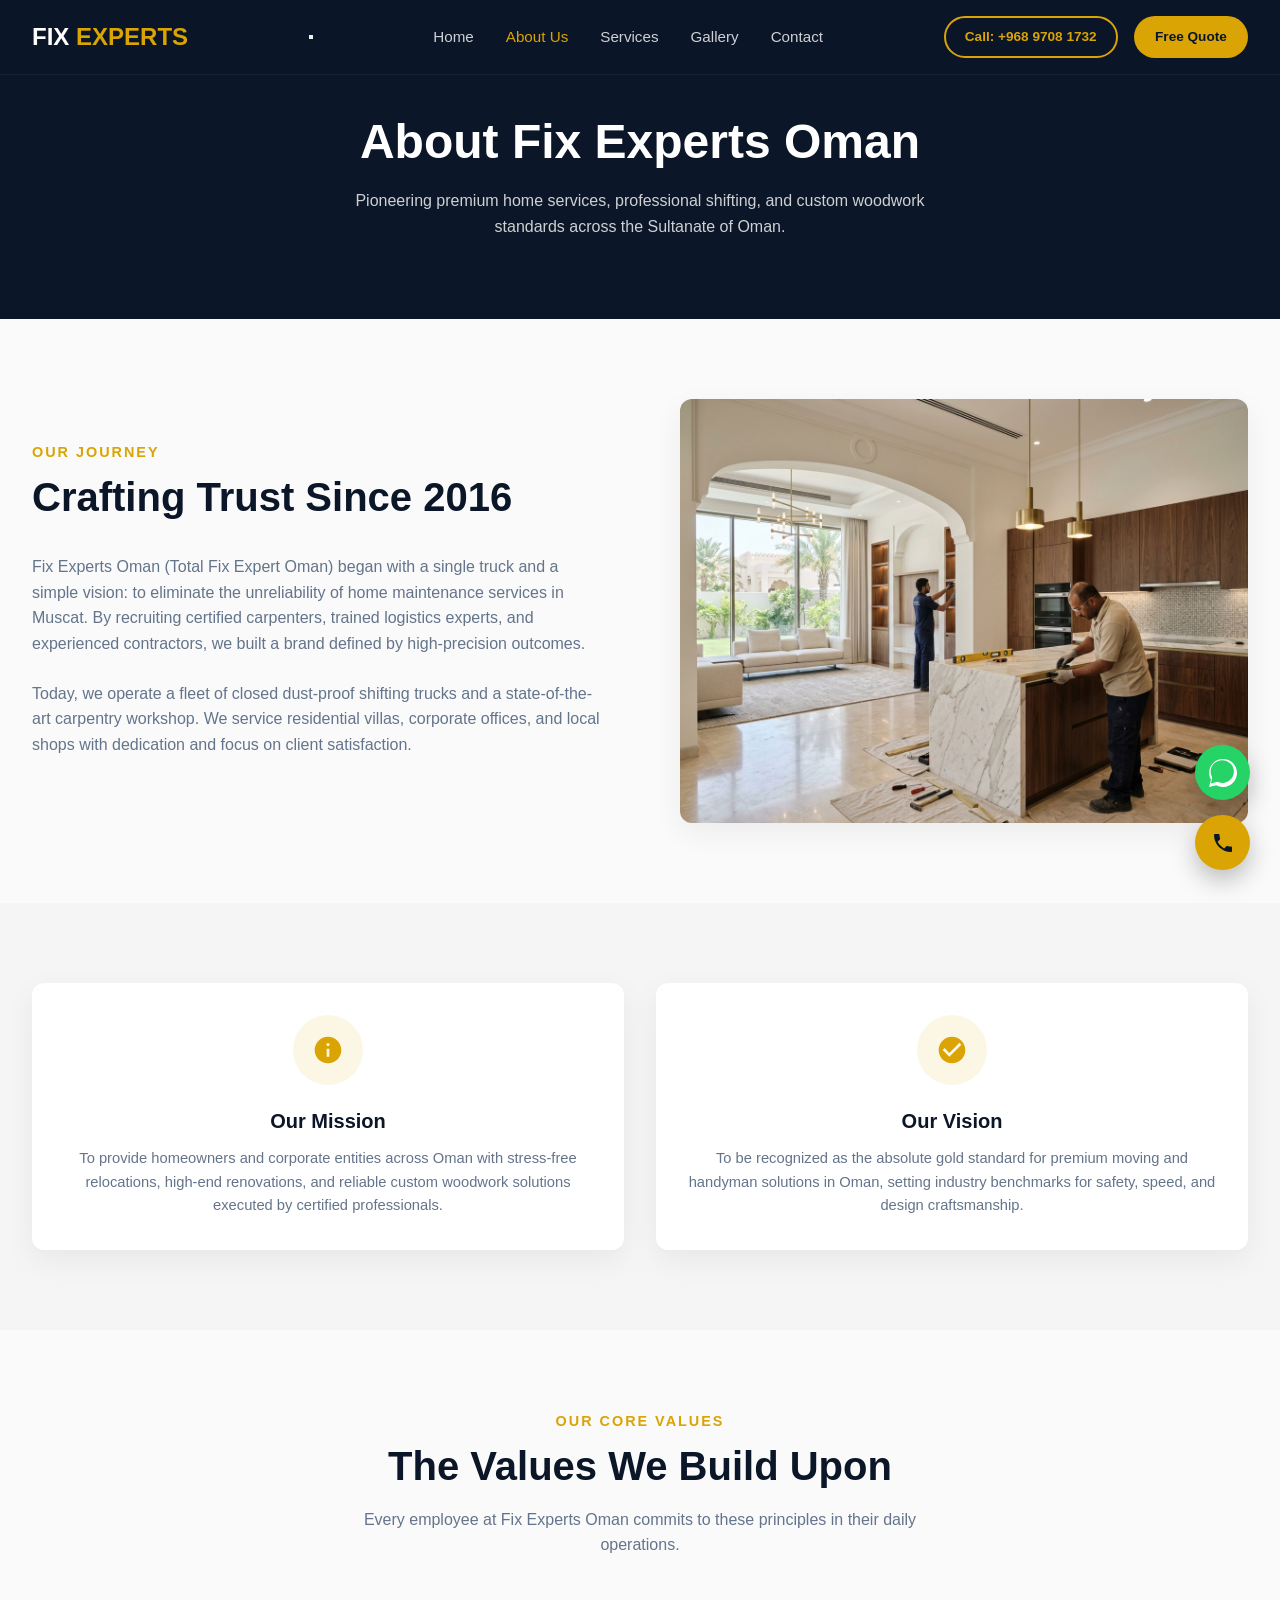
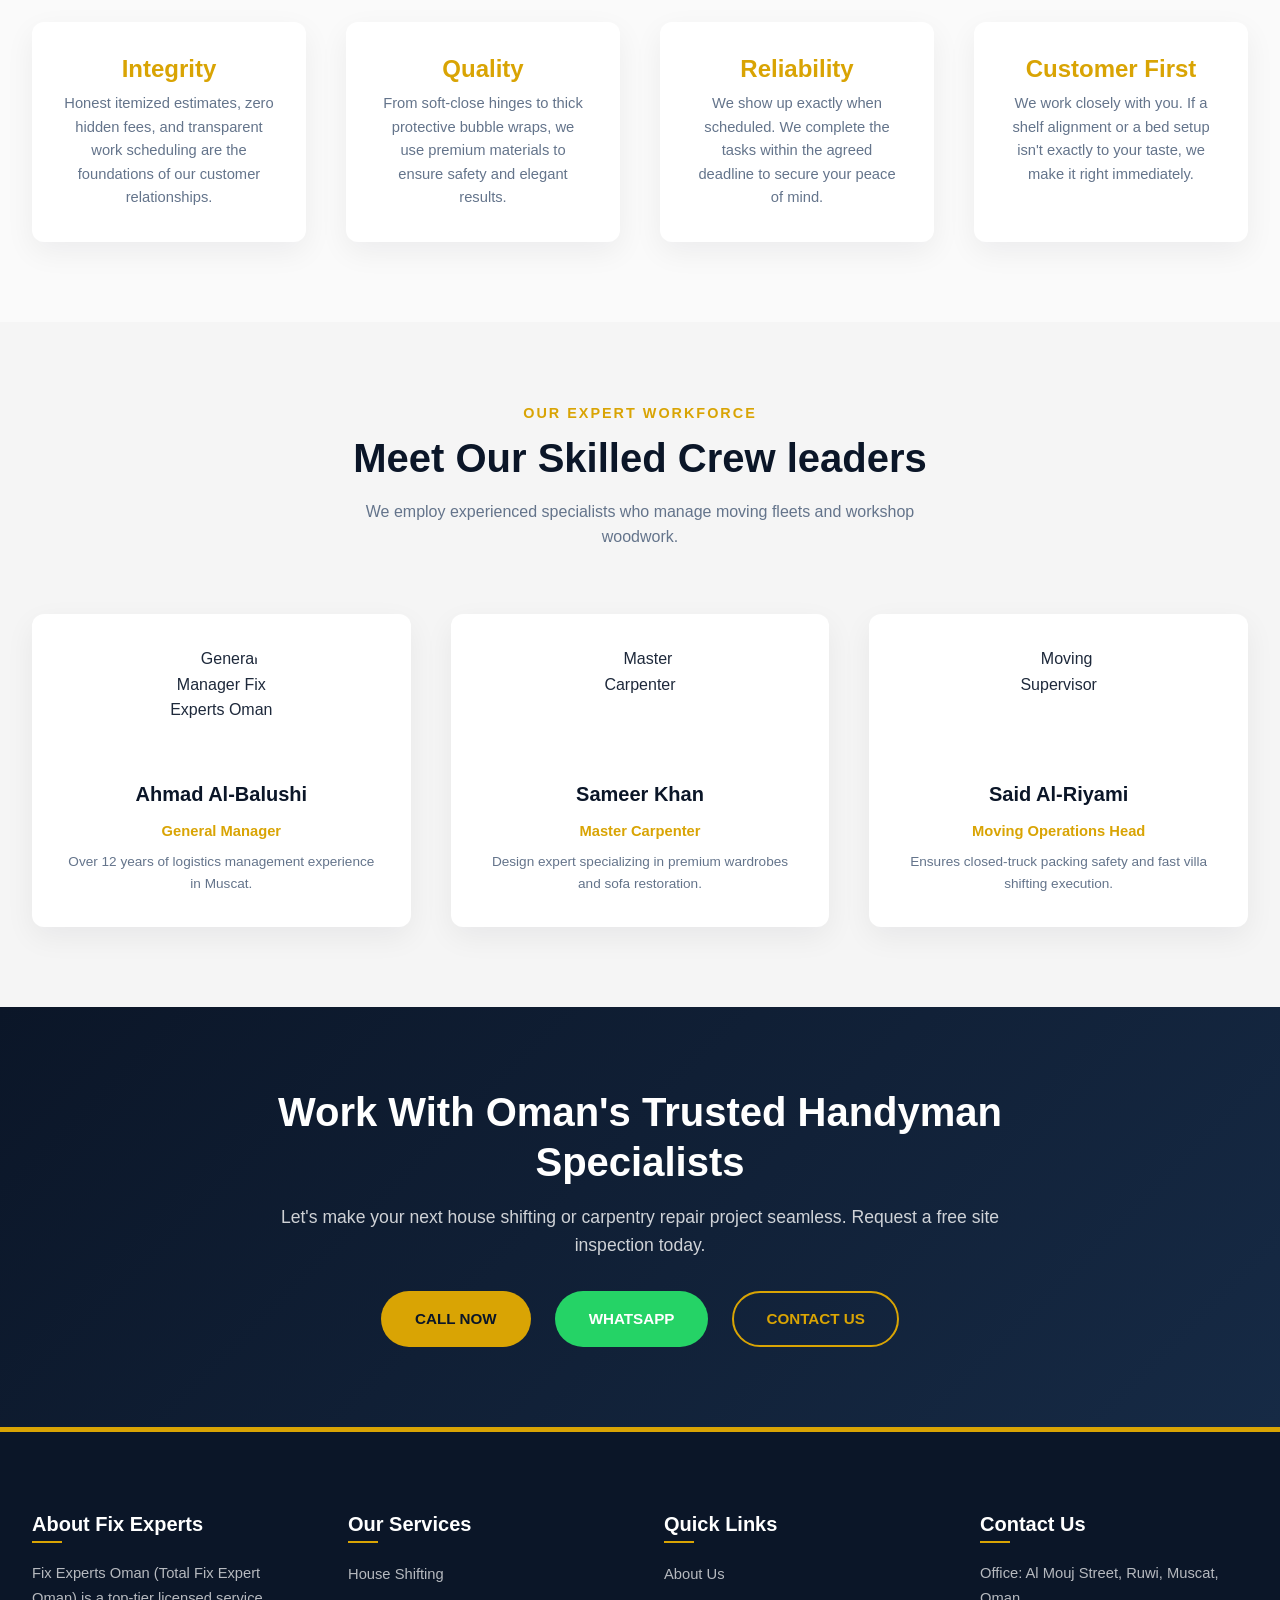
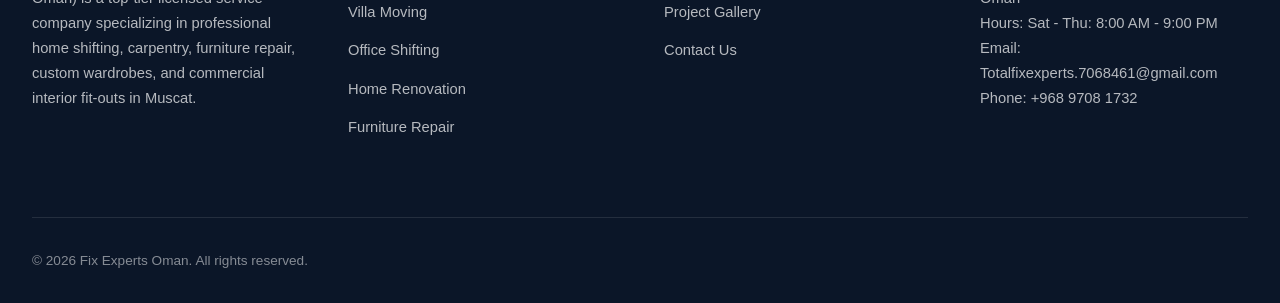
==== commit 7acaeaba: "fix" ====
--- a/about.html
+++ b/about.html
@@ -10,14 +10,14 @@
   <meta name="robots" content="index, follow, max-snippet:-1, max-image-preview:large">
   <meta name="theme-color" content="#0B1628">
   <title>About Us - Fix Experts Oman | Shifting & Renovation Leaders</title>
-  <meta name="description" content="Discover the story, values, mission, and expert team behind Fix Experts Oman. Providing trusted home relocations and expert carpentry since 2016.">
+  <meta name="description" content="Discover the story, values, mission, and expert team behind Fix Experts Oman. Providing trusted home relocations and expert carpentry services in Muscat.">
   <meta name="keywords" content="about fix experts oman, moving company muscat, home renovation oman, carpentry services">
-  <link rel="canonical" href="https://totalfixexpertoman.com/about.html">
+  <link rel="canonical" href="https://www.totalfixexpertoman.com/about.html">
 
   <!-- Open Graph -->
   <meta property="og:type" content="website">
   <meta property="og:site_name" content="Fix Experts Oman">
-  <meta property="og:url" content="https://totalfixexpertoman.com/about.html">
+  <meta property="og:url" content="https://www.totalfixexpertoman.com/about.html">
   <meta property="og:title" content="About Us - Fix Experts Oman | Shifting & Renovation Leaders">
   <meta property="og:description" content="Discover the story, values, mission, and expert team behind Fix Experts Oman.">
   <meta property="og:image" content="assets/services1.jpeg">
@@ -39,12 +39,12 @@
       "@type": "ListItem",
       "position": 1,
       "name": "Home",
-      "item": "https://totalfixexpertoman.com/"
+      "item": "https://www.totalfixexpertoman.com/"
     },{
       "@type": "ListItem",
       "position": 2,
       "name": "About Us",
-      "item": "https://totalfixexpertoman.com/about.html"
+      "item": "https://www.totalfixexpertoman.com/about.html"
     }]
   }
   </script>
@@ -228,7 +228,7 @@
         <p style="margin-top: 1rem; color: rgba(255,255,255,0.7); font-size: 0.92rem;">
           Office: Al Mouj Street, Ruwi, Muscat, Oman<br>
           Hours: Sat - Thu: 8:00 AM - 9:00 PM<br>
-          Email: info@totalfixexpertoman.com<br>
+          Email: Totalfixexperts.7068461@gmail.com<br>
           Phone: +968 9708 1732
         </p>
       </div>
--- a/css/style.css
+++ b/css/style.css
@@ -31,6 +31,7 @@
 html {
   scroll-behavior: smooth;
   font-size: 16px;
+  overflow-x: hidden;
 }
 
 body {
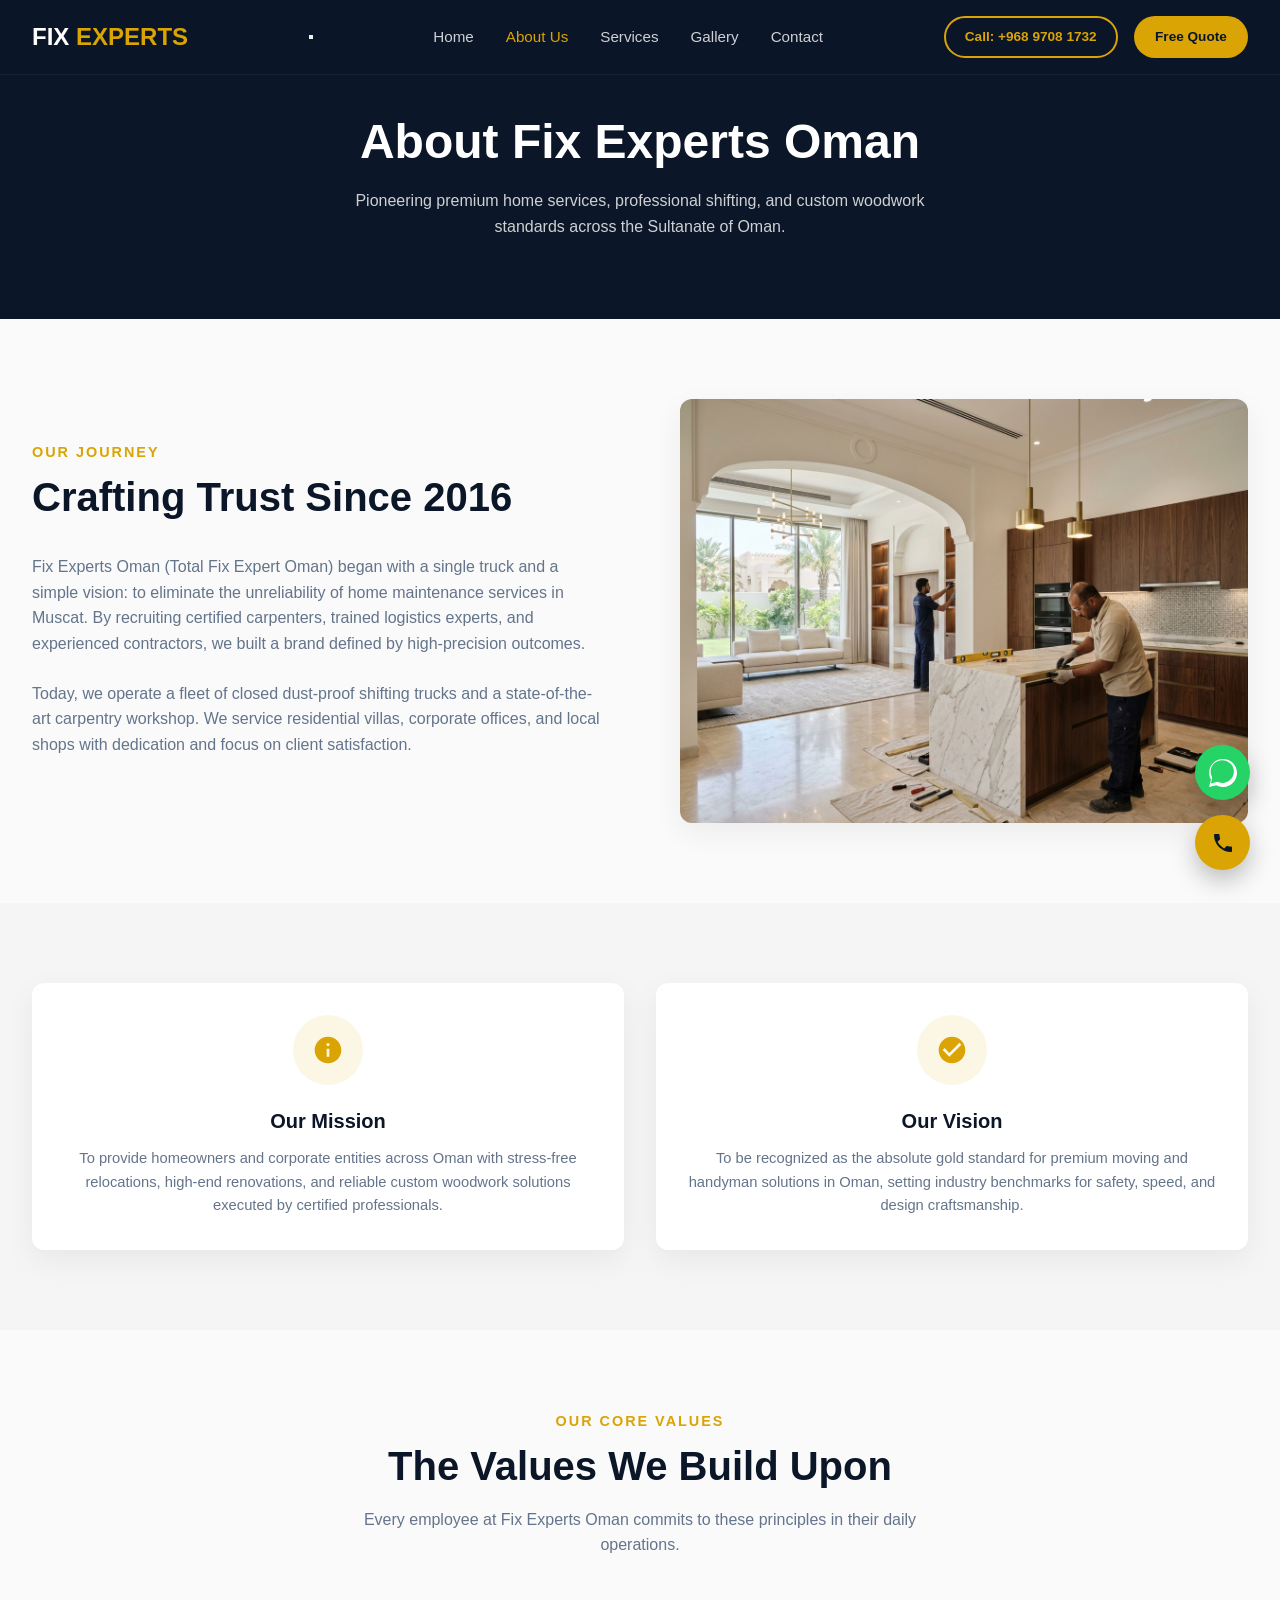
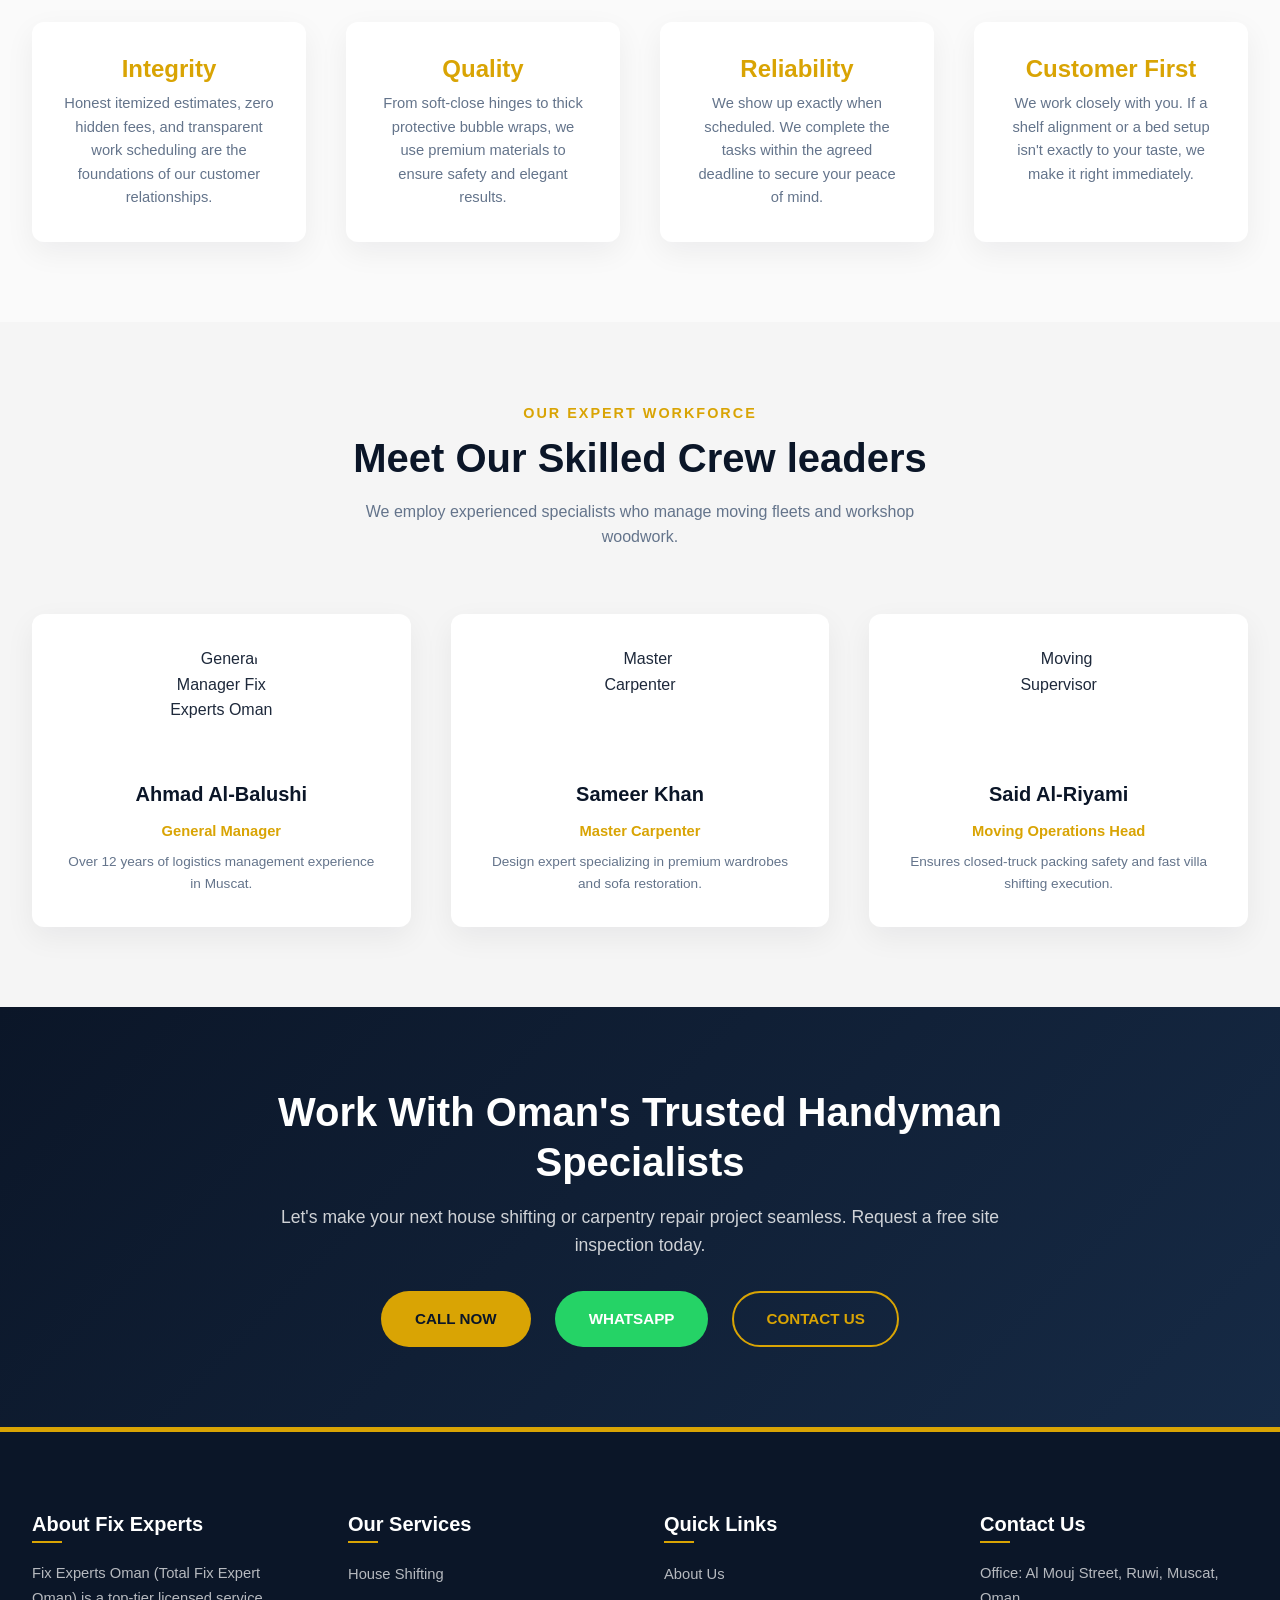
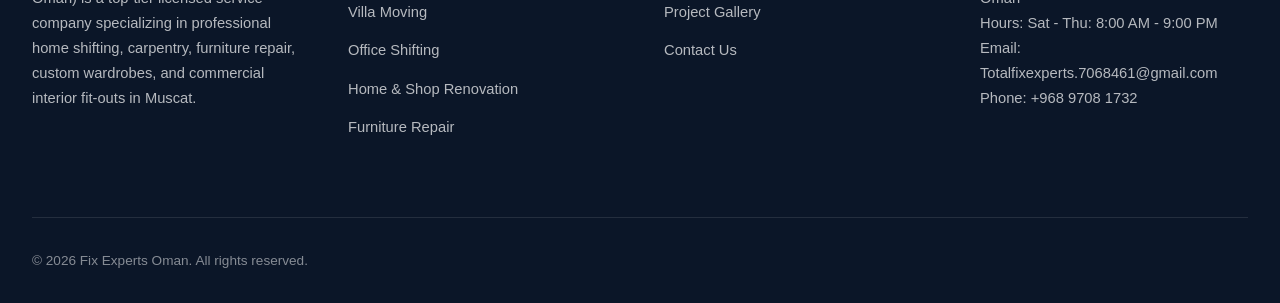
==== commit 112b93cd: "fix" ====
--- a/about.html
+++ b/about.html
@@ -211,7 +211,7 @@
           <li><a href="services.html#house-shifting">House Shifting</a></li>
           <li><a href="services.html#villa-shifting">Villa Moving</a></li>
           <li><a href="services.html#office-shifting">Office Shifting</a></li>
-          <li><a href="services.html#home-renovation">Home Renovation</a></li>
+          <li><a href="services.html#home-renovation">Home &amp; Shop Renovation</a></li>
           <li><a href="services.html#furniture-repair">Furniture Repair</a></li>
         </ul>
       </div>
--- a/css/style.css
+++ b/css/style.css
@@ -1668,6 +1668,16 @@
     grid-template-columns: repeat(2, 1fr);
     gap: 1rem;
   }
+
+  /* House Shifting and Home & Shop Renovation take full width on mobile */
+  .services-grid .service-card[data-id="house-shifting"],
+  .services-grid .service-card[data-id="home-renovation"] {
+    grid-column: 1 / -1;
+  }
+  .services-grid .service-card[data-id="house-shifting"] .service-image-container,
+  .services-grid .service-card[data-id="home-renovation"] .service-image-container {
+    height: 200px;
+  }
   .service-image-container {
     height: 140px;
   }
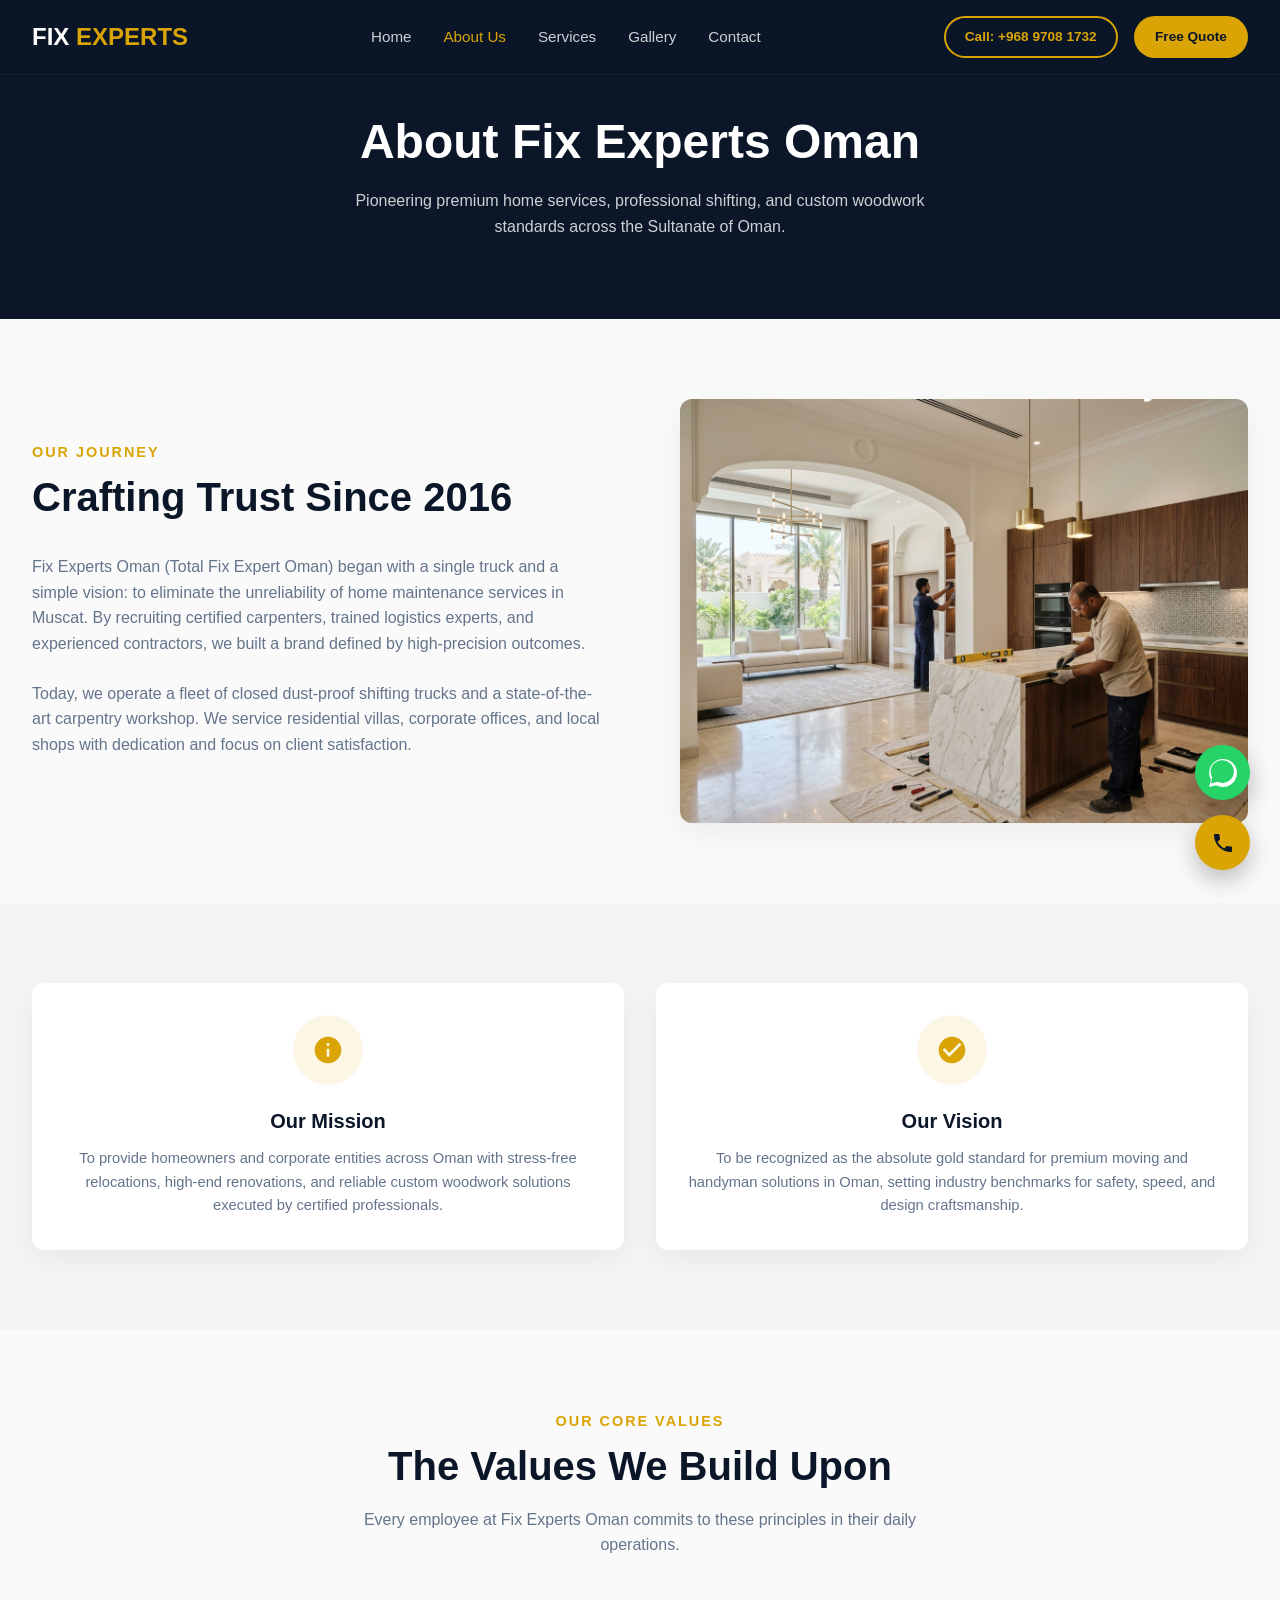
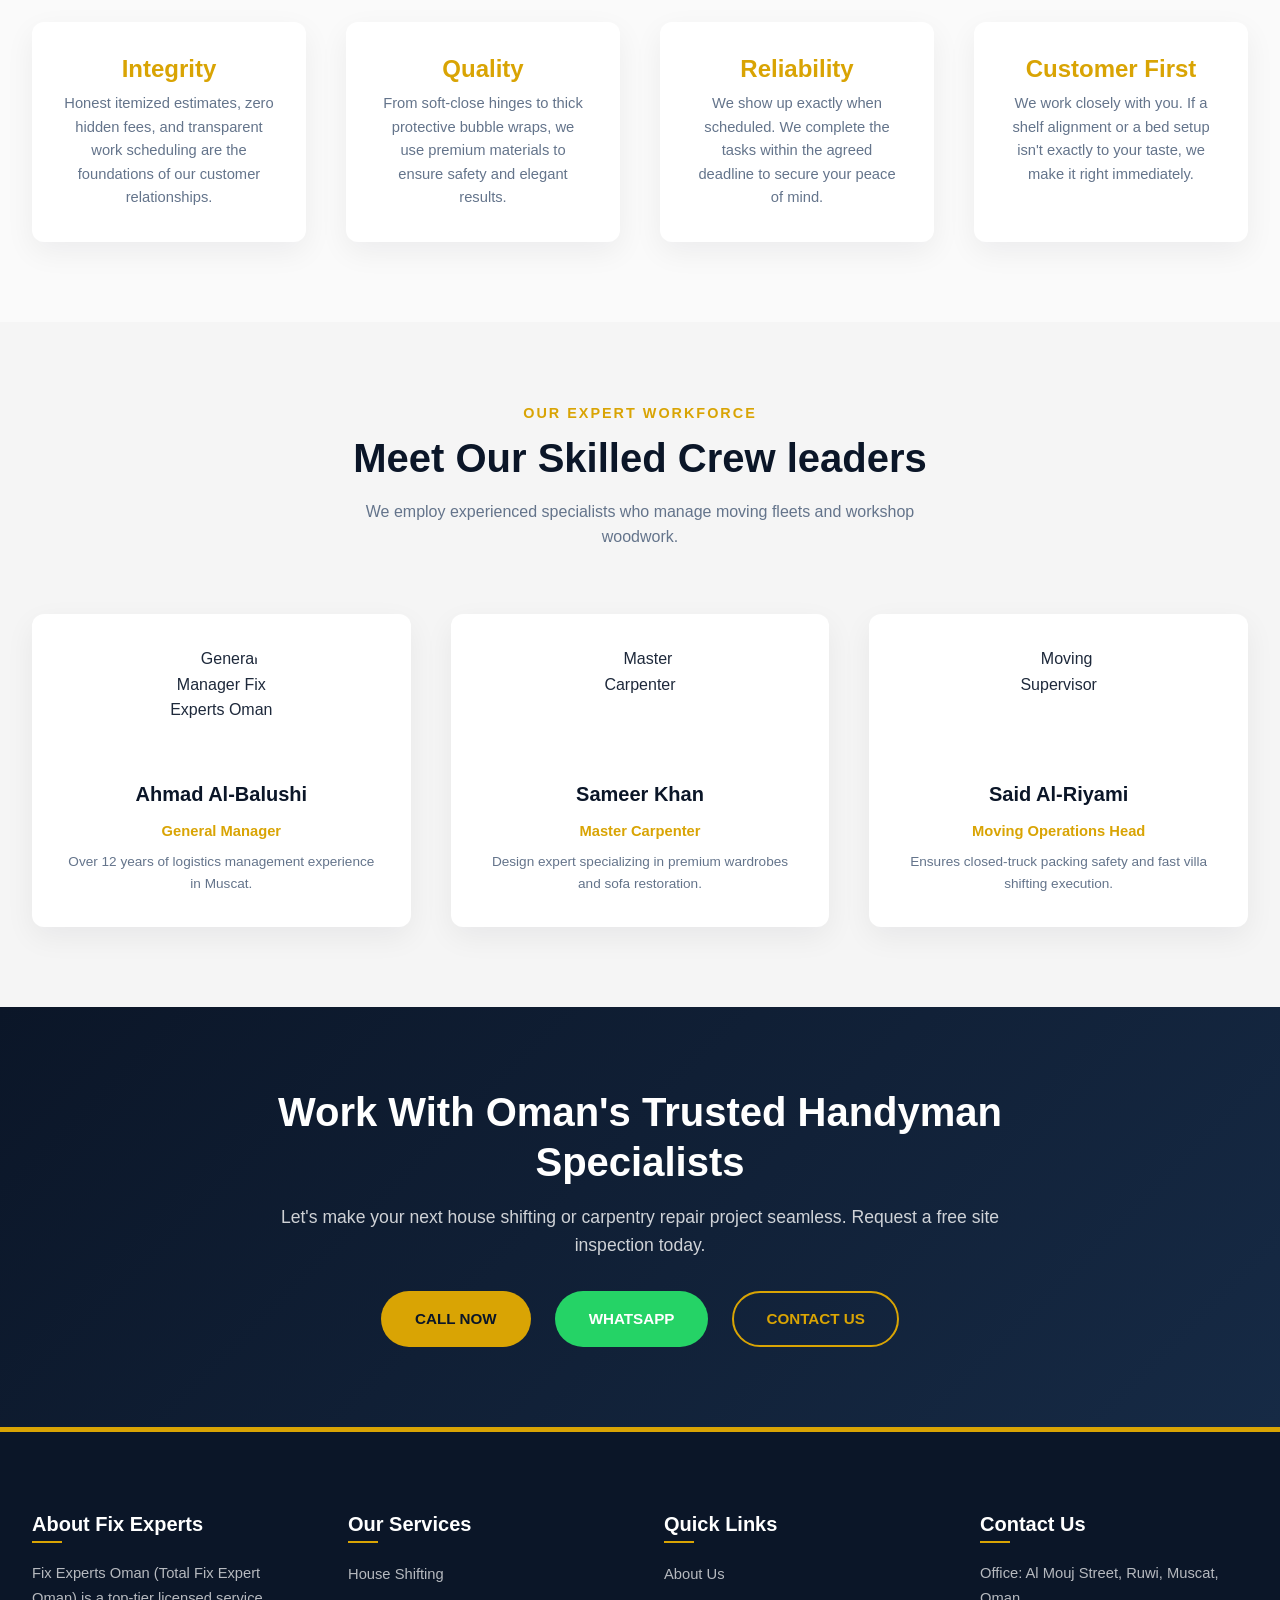
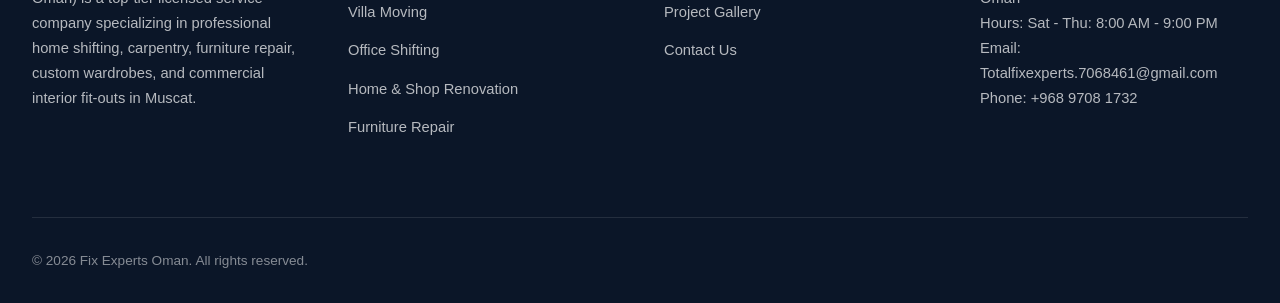
==== commit ffd6a63e: "fix" ====
--- a/about.html
+++ b/about.html
@@ -60,7 +60,7 @@
       <a href="index.html" class="logo-area">
         <div class="logo-text">FIX <span>EXPERTS</span></div>
       </a>
-      <button class="hamburger" aria-label="Toggle Navigation">
+      <button class="hamburger" aria-label="Toggle Navigation" style="display:none">
         <span></span>
         <span></span>
         <span></span>
